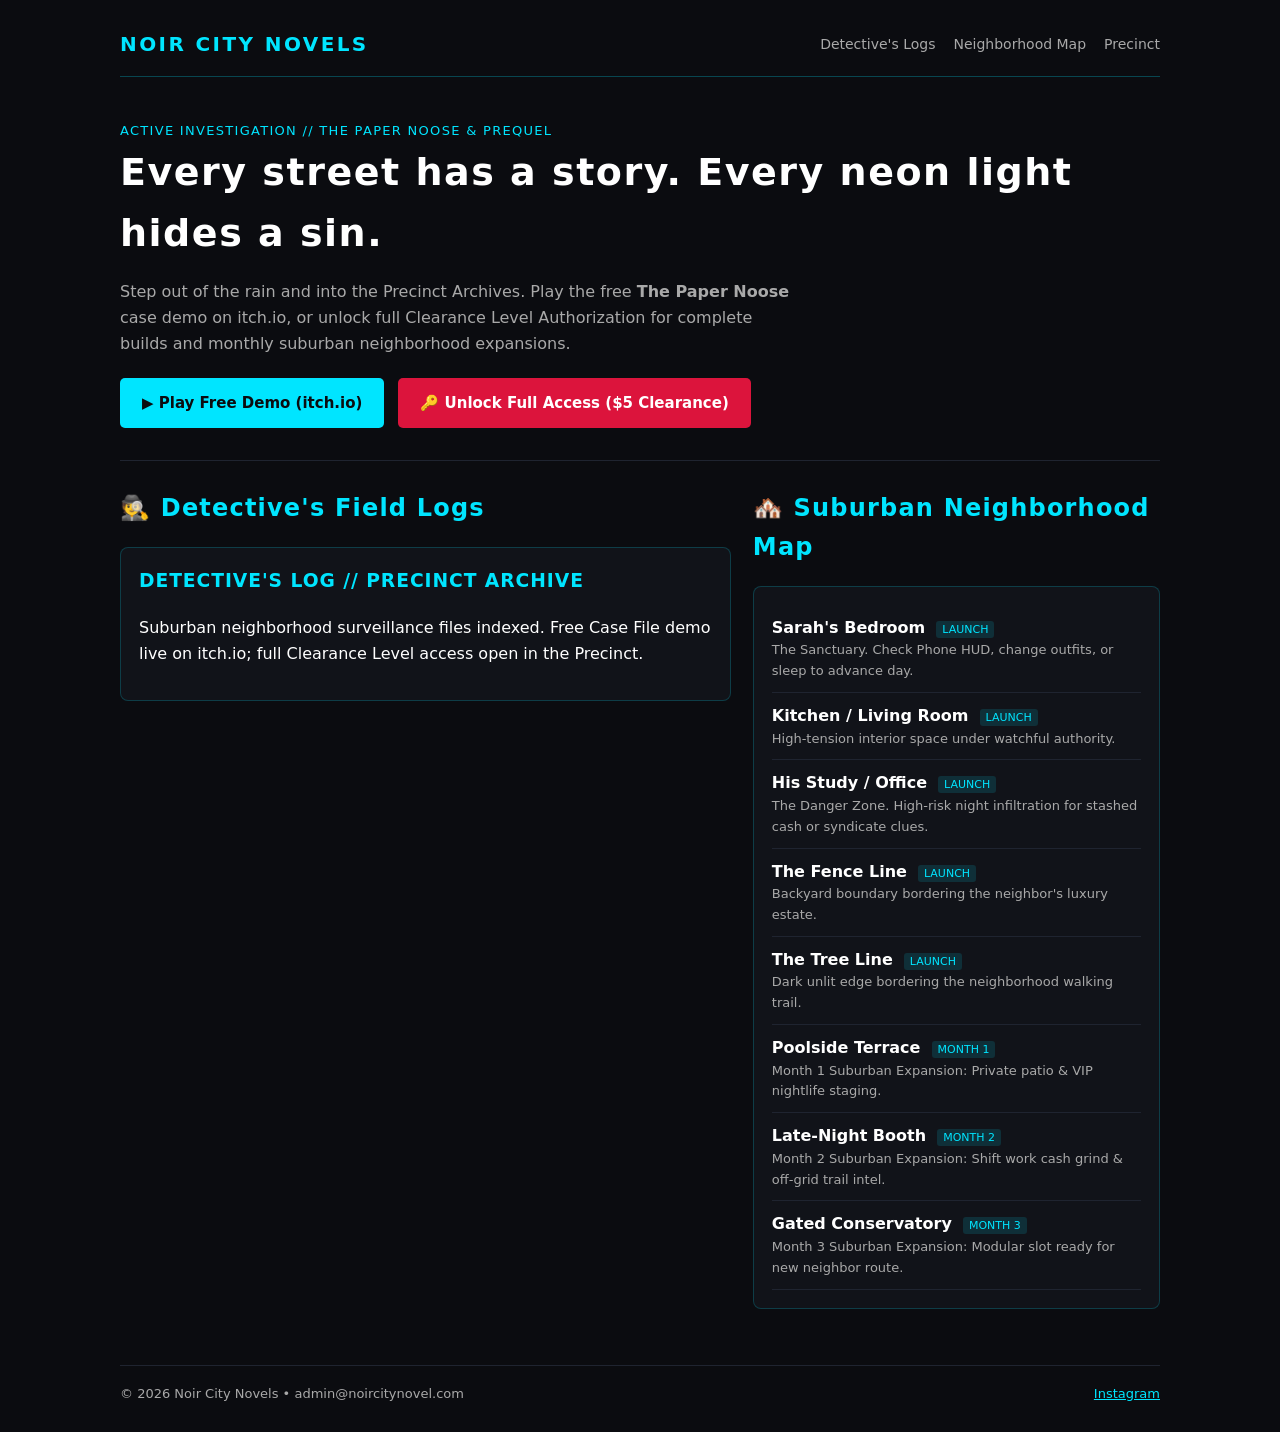
==== index.html @ 89394ab3 "initial Noir City Novels static site" ====
<!doctype html><html lang="en"><head><meta charset="utf-8"><meta name="viewport" content="width=device-width,initial-scale=1">
<title>Noir City Novels | Neon-Noir Interactive Fiction</title>
<style>
body{background:#0B0C10;color:#fff;font-family:Inter,system-ui,sans-serif;margin:0;line-height:1.6}
.wrap{max-width:1040px;margin:0 auto;padding:28px 20px}
header{display:flex;justify-content:space-between;align-items:center;border-bottom:1px solid #00E5FF44;padding-bottom:16px}
.brand{color:#00E5FF;font-weight:800;letter-spacing:.12em;font-size:20px}
nav a{color:#A9A9A9;text-decoration:none;margin-left:18px;font-size:14px}
nav a:hover{color:#00E5FF}
.hero{padding:44px 0 32px;border-bottom:1px solid #1f2430}
h1{font-size:38px;margin:0 0 12px;letter-spacing:.04em}
.cta-row{display:flex;gap:14px;flex-wrap:wrap;margin-top:22px}
.btn{padding:13px 22px;border-radius:5px;font-weight:700;text-decoration:none;font-size:15px;display:inline-block}
.btn-primary{background:#00E5FF;color:#0B0C10}
.btn-crimson{background:#DC143C;color:#fff}
.grid{display:grid;grid-template-columns:1.2fr .8fr;gap:22px;margin-top:28px}
.card{background:#111319;border:1px solid #00E5FF33;border-radius:8px;padding:18px;margin-bottom:16px}
h2,h3{color:#00E5FF;margin-top:0;letter-spacing:.05em}
pre{white-space:pre-wrap;font-family:inherit;color:#e2e8f0;margin:0}
.loc{padding:10px 0;border-bottom:1px solid #1f2430}
.tag{background:#00E5FF22;color:#00E5FF;font-size:11px;padding:2px 6px;border-radius:3px;margin-left:6px}
.muted{color:#A9A9A9;font-size:13px}
footer{margin-top:40px;padding-top:18px;border-top:1px solid #1f2430;color:#A9A9A9;font-size:13px;display:flex;justify-content:space-between}
@media(max-width:760px){.grid{grid-template-columns:1fr}}
</style></head><body><div class="wrap">
<header><div class="brand">NOIR CITY NOVELS</div><nav><a href="#logs">Detective's Logs</a><a href="#neighborhood">Neighborhood Map</a><a href="/precinct/">Precinct</a></nav></header>
<section class="hero">
  <div style="color:#00E5FF;font-size:13px;letter-spacing:.1em">ACTIVE INVESTIGATION // THE PAPER NOOSE &amp; PREQUEL</div>
  <h1>Every street has a story. Every neon light hides a sin.</h1>
  <p style="color:#A9A9A9;max-width:680px">Step out of the rain and into the Precinct Archives. Play the free <b>The Paper Noose</b> case demo on itch.io, or unlock full Clearance Level Authorization for complete builds and monthly suburban neighborhood expansions.</p>
  <div class="cta-row">
    <a class="btn btn-primary" href="https://itch.io" target="_blank" onclick="track('click_itch_demo')">▶ Play Free Demo (itch.io)</a>
    <a class="btn btn-crimson" href="https://patreon.com" target="_blank" onclick="track('click_patreon_clearance')">🔑 Unlock Full Access ($5 Clearance)</a>
  </div>
</section>
<div class="grid">
  <div id="logs"><h2>🕵️ Detective's Field Logs</h2><article class='card'><h3>DETECTIVE'S LOG // PRECINCT ARCHIVE</h3><p>Suburban neighborhood surveillance files indexed. Free Case File demo live on itch.io; full Clearance Level access open in the Precinct.</p></article></div>
  <div id="neighborhood"><h2>🏘️ Suburban Neighborhood Map</h2><div class="card"><div class='loc'><b>Sarah's Bedroom</b> <span class='tag'>LAUNCH</span><div class='muted'>The Sanctuary. Check Phone HUD, change outfits, or sleep to advance day.</div></div><div class='loc'><b>Kitchen / Living Room</b> <span class='tag'>LAUNCH</span><div class='muted'>High-tension interior space under watchful authority.</div></div><div class='loc'><b>His Study / Office</b> <span class='tag'>LAUNCH</span><div class='muted'>The Danger Zone. High-risk night infiltration for stashed cash or syndicate clues.</div></div><div class='loc'><b>The Fence Line</b> <span class='tag'>LAUNCH</span><div class='muted'>Backyard boundary bordering the neighbor's luxury estate.</div></div><div class='loc'><b>The Tree Line</b> <span class='tag'>LAUNCH</span><div class='muted'>Dark unlit edge bordering the neighborhood walking trail.</div></div><div class='loc'><b>Poolside Terrace</b> <span class='tag'>MONTH 1</span><div class='muted'>Month 1 Suburban Expansion: Private patio & VIP nightlife staging.</div></div><div class='loc'><b>Late-Night Booth</b> <span class='tag'>MONTH 2</span><div class='muted'>Month 2 Suburban Expansion: Shift work cash grind & off-grid trail intel.</div></div><div class='loc'><b>Gated Conservatory</b> <span class='tag'>MONTH 3</span><div class='muted'>Month 3 Suburban Expansion: Modular slot ready for new neighbor route.</div></div></div></div>
</div>
<footer><span>© 2026 Noir City Novels • admin@noircitynovel.com</span><span><a href="https://instagram.com" target="_blank" style="color:#00E5FF">Instagram</a></span></footer>
</div>
<script>
function track(ev){
  if(typeof gtag==='function') gtag('event',ev);
  try{navigator.sendBeacon('https://translator-scoring-retirement-parade.trycloudflare.com/api/ncn/telemetry',new Blob([JSON.stringify({game:'website',event:ev,meta:{}})],{type:'application/json'}));}catch(e){}
}
</script></body></html>
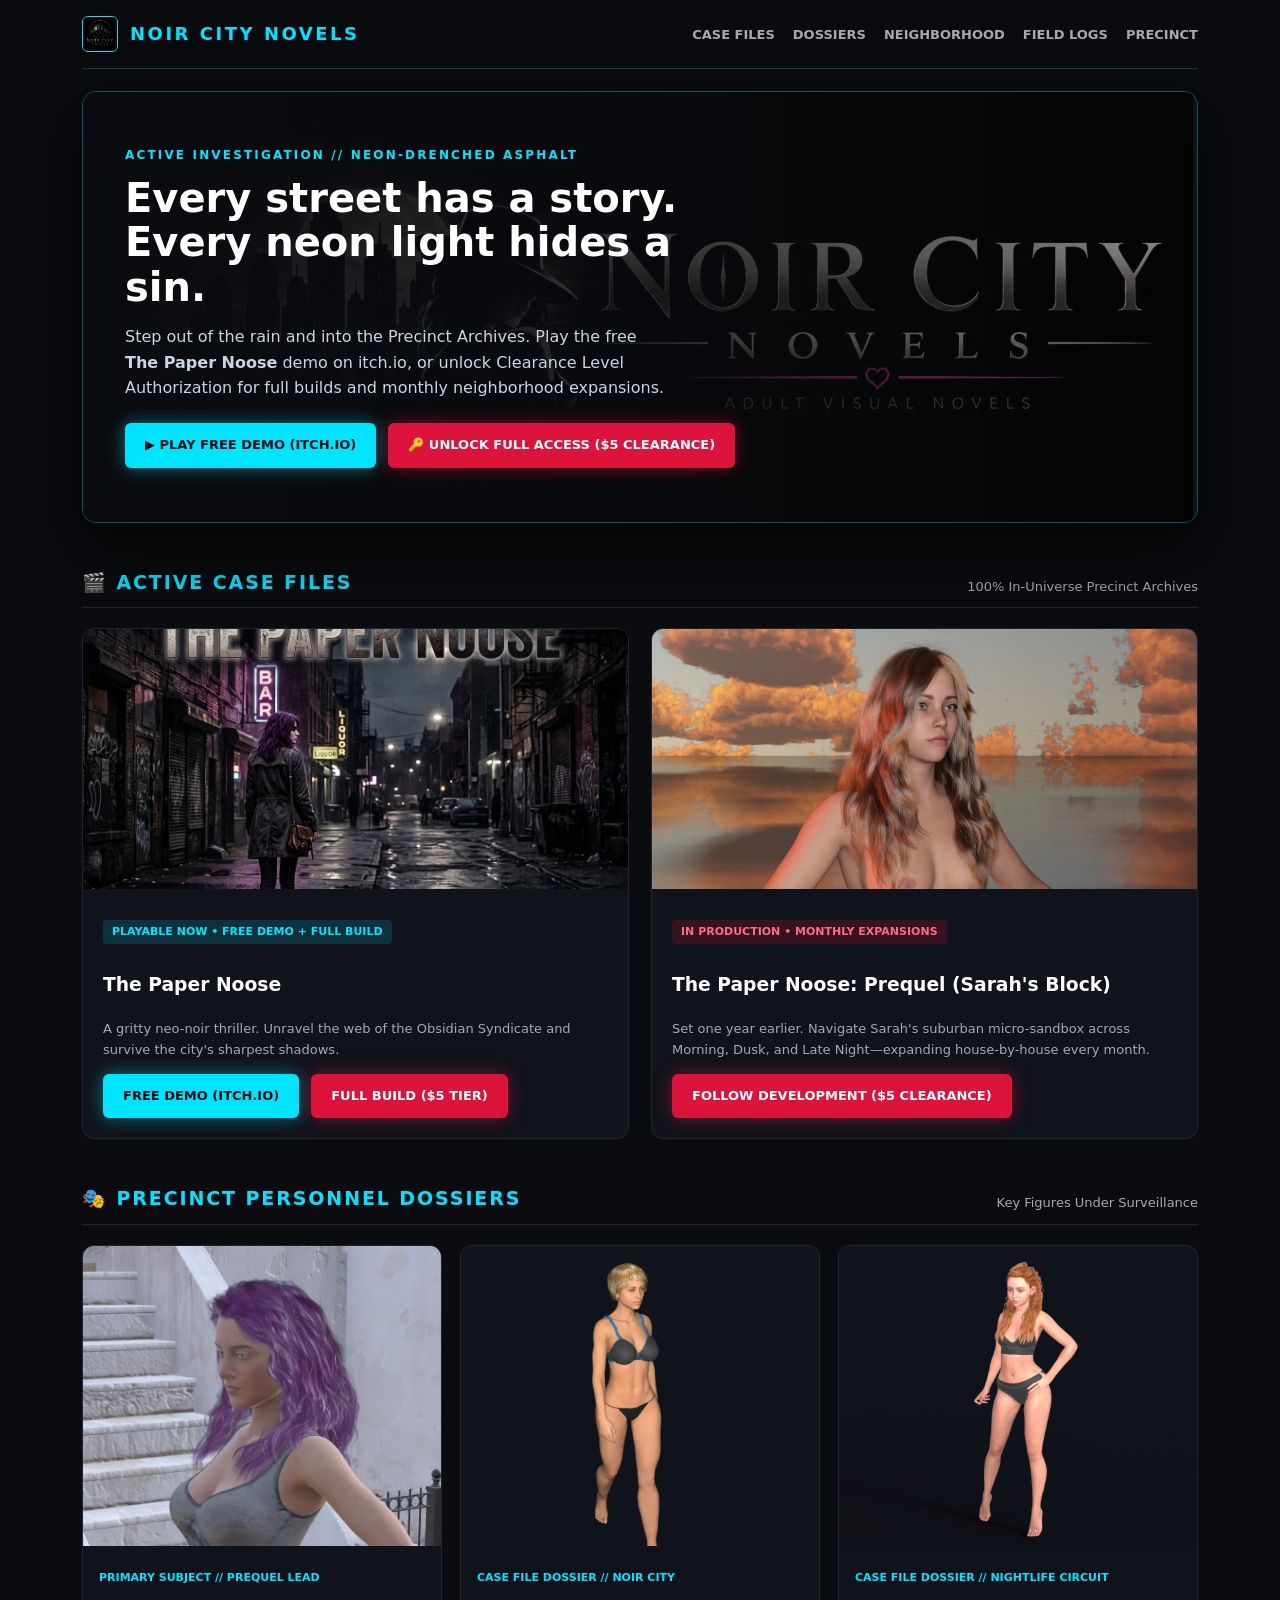
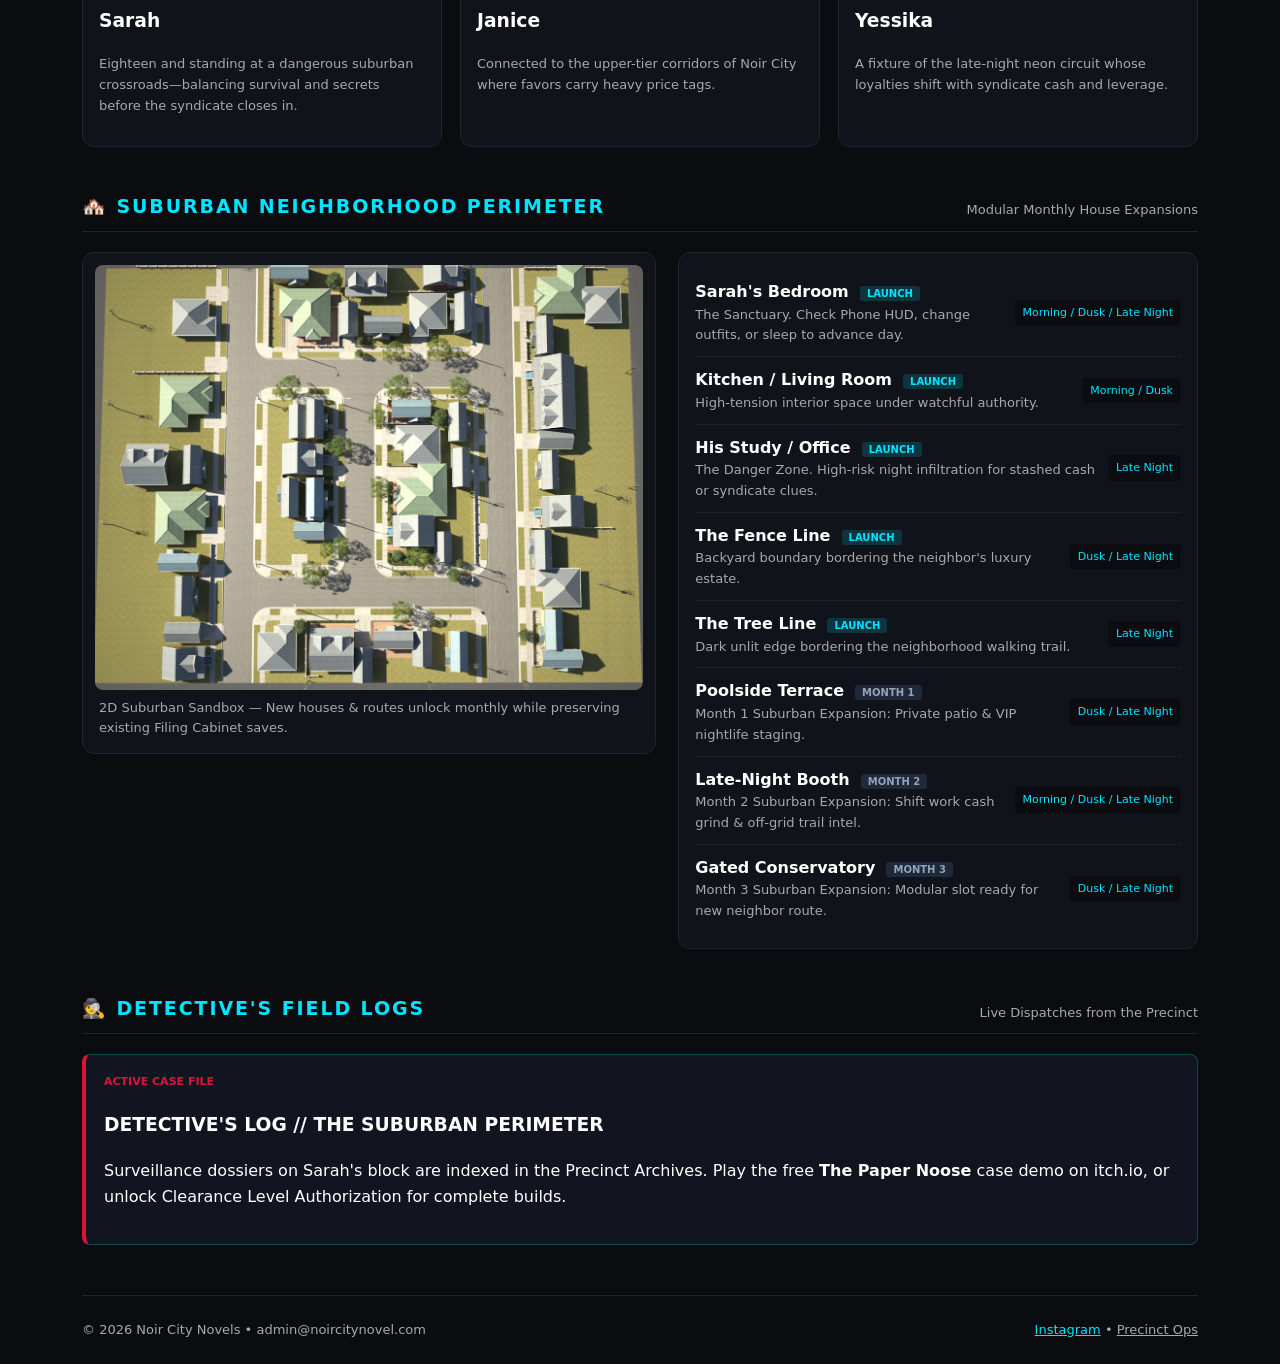
==== commit 849e9e9a: "deploy: Neon-Drenched Asphalt storefront" ====
--- a/index.html
+++ b/index.html
@@ -1,47 +1 @@
-<!doctype html><html lang="en"><head><meta charset="utf-8"><meta name="viewport" content="width=device-width,initial-scale=1">
-<title>Noir City Novels | Neon-Noir Interactive Fiction</title>
-<style>
-body{background:#0B0C10;color:#fff;font-family:Inter,system-ui,sans-serif;margin:0;line-height:1.6}
-.wrap{max-width:1040px;margin:0 auto;padding:28px 20px}
-header{display:flex;justify-content:space-between;align-items:center;border-bottom:1px solid #00E5FF44;padding-bottom:16px}
-.brand{color:#00E5FF;font-weight:800;letter-spacing:.12em;font-size:20px}
-nav a{color:#A9A9A9;text-decoration:none;margin-left:18px;font-size:14px}
-nav a:hover{color:#00E5FF}
-.hero{padding:44px 0 32px;border-bottom:1px solid #1f2430}
-h1{font-size:38px;margin:0 0 12px;letter-spacing:.04em}
-.cta-row{display:flex;gap:14px;flex-wrap:wrap;margin-top:22px}
-.btn{padding:13px 22px;border-radius:5px;font-weight:700;text-decoration:none;font-size:15px;display:inline-block}
-.btn-primary{background:#00E5FF;color:#0B0C10}
-.btn-crimson{background:#DC143C;color:#fff}
-.grid{display:grid;grid-template-columns:1.2fr .8fr;gap:22px;margin-top:28px}
-.card{background:#111319;border:1px solid #00E5FF33;border-radius:8px;padding:18px;margin-bottom:16px}
-h2,h3{color:#00E5FF;margin-top:0;letter-spacing:.05em}
-pre{white-space:pre-wrap;font-family:inherit;color:#e2e8f0;margin:0}
-.loc{padding:10px 0;border-bottom:1px solid #1f2430}
-.tag{background:#00E5FF22;color:#00E5FF;font-size:11px;padding:2px 6px;border-radius:3px;margin-left:6px}
-.muted{color:#A9A9A9;font-size:13px}
-footer{margin-top:40px;padding-top:18px;border-top:1px solid #1f2430;color:#A9A9A9;font-size:13px;display:flex;justify-content:space-between}
-@media(max-width:760px){.grid{grid-template-columns:1fr}}
-</style></head><body><div class="wrap">
-<header><div class="brand">NOIR CITY NOVELS</div><nav><a href="#logs">Detective's Logs</a><a href="#neighborhood">Neighborhood Map</a><a href="/precinct/">Precinct</a></nav></header>
-<section class="hero">
-  <div style="color:#00E5FF;font-size:13px;letter-spacing:.1em">ACTIVE INVESTIGATION // THE PAPER NOOSE &amp; PREQUEL</div>
-  <h1>Every street has a story. Every neon light hides a sin.</h1>
-  <p style="color:#A9A9A9;max-width:680px">Step out of the rain and into the Precinct Archives. Play the free <b>The Paper Noose</b> case demo on itch.io, or unlock full Clearance Level Authorization for complete builds and monthly suburban neighborhood expansions.</p>
-  <div class="cta-row">
-    <a class="btn btn-primary" href="https://itch.io" target="_blank" onclick="track('click_itch_demo')">▶ Play Free Demo (itch.io)</a>
-    <a class="btn btn-crimson" href="https://patreon.com" target="_blank" onclick="track('click_patreon_clearance')">🔑 Unlock Full Access ($5 Clearance)</a>
-  </div>
-</section>
-<div class="grid">
-  <div id="logs"><h2>🕵️ Detective's Field Logs</h2><article class='card'><h3>DETECTIVE'S LOG // PRECINCT ARCHIVE</h3><p>Suburban neighborhood surveillance files indexed. Free Case File demo live on itch.io; full Clearance Level access open in the Precinct.</p></article></div>
-  <div id="neighborhood"><h2>🏘️ Suburban Neighborhood Map</h2><div class="card"><div class='loc'><b>Sarah's Bedroom</b> <span class='tag'>LAUNCH</span><div class='muted'>The Sanctuary. Check Phone HUD, change outfits, or sleep to advance day.</div></div><div class='loc'><b>Kitchen / Living Room</b> <span class='tag'>LAUNCH</span><div class='muted'>High-tension interior space under watchful authority.</div></div><div class='loc'><b>His Study / Office</b> <span class='tag'>LAUNCH</span><div class='muted'>The Danger Zone. High-risk night infiltration for stashed cash or syndicate clues.</div></div><div class='loc'><b>The Fence Line</b> <span class='tag'>LAUNCH</span><div class='muted'>Backyard boundary bordering the neighbor's luxury estate.</div></div><div class='loc'><b>The Tree Line</b> <span class='tag'>LAUNCH</span><div class='muted'>Dark unlit edge bordering the neighborhood walking trail.</div></div><div class='loc'><b>Poolside Terrace</b> <span class='tag'>MONTH 1</span><div class='muted'>Month 1 Suburban Expansion: Private patio & VIP nightlife staging.</div></div><div class='loc'><b>Late-Night Booth</b> <span class='tag'>MONTH 2</span><div class='muted'>Month 2 Suburban Expansion: Shift work cash grind & off-grid trail intel.</div></div><div class='loc'><b>Gated Conservatory</b> <span class='tag'>MONTH 3</span><div class='muted'>Month 3 Suburban Expansion: Modular slot ready for new neighbor route.</div></div></div></div>
-</div>
-<footer><span>© 2026 Noir City Novels • admin@noircitynovel.com</span><span><a href="https://instagram.com" target="_blank" style="color:#00E5FF">Instagram</a></span></footer>
-</div>
-<script>
-function track(ev){
-  if(typeof gtag==='function') gtag('event',ev);
-  try{navigator.sendBeacon('https://translator-scoring-retirement-parade.trycloudflare.com/api/ncn/telemetry',new Blob([JSON.stringify({game:'website',event:ev,meta:{}})],{type:'application/json'}));}catch(e){}
-}
-</script></body></html>+<!doctype html><html lang="en"><head><meta charset="utf-8"><meta name="viewport" content="width=device-width,initial-scale=1"><title>Noir City Novels | Neon-Noir Interactive Fiction</title><link rel="icon" href="/assets/logo-icon.webp" type="image/webp"><link rel="stylesheet" href="/assets/noir.css"></head><body><div class="wrap"><header><a class="brand" href="#"><img src="/assets/logo-icon.webp"><span>NOIR CITY NOVELS</span></a><nav><a href="#cases">Case Files</a><a href="#roster">Dossiers</a><a href="#neighborhood">Neighborhood</a><a href="#logs">Field Logs</a><a href="/precinct/">Precinct</a></nav></header><section class="hero"><img class="hero-bg" src="/assets/hero-banner.webp"><div class="hero-overlay"><div class="kicker">ACTIVE INVESTIGATION // NEON-DRENCHED ASPHALT</div><h1>Every street has a story. Every neon light hides a sin.</h1><p>Step out of the rain and into the Precinct Archives. Play the free <b>The Paper Noose</b> demo on itch.io, or unlock Clearance Level Authorization for full builds and monthly neighborhood expansions.</p><div class="cta-row"><a class="btn btn-cyan" href="https://itch.io" target="_blank" onclick="track('click_itch_demo')">▶ Play Free Demo (itch.io)</a><a class="btn btn-crimson" href="https://patreon.com" target="_blank" onclick="track('click_patreon_clearance')">🔑 Unlock Full Access ($5 Clearance)</a></div></div></section><section class="section" id="cases"><div class="sec-head"><h2>🎬 Active Case Files</h2><span class="muted">100% In-Universe Precinct Archives</span></div><div class="showcase"><div class="game-card"><img src="/assets/paper-noose-cover.webp"><div class="game-body"><div><span class="pill pill-live">Playable Now • Free Demo + Full Build</span><h3>The Paper Noose</h3><p class="muted">A gritty neo-noir thriller. Unravel the web of the Obsidian Syndicate and survive the city's sharpest shadows.</p></div><div class="cta-row"><a class="btn btn-cyan" href="https://itch.io" target="_blank" onclick="track('click_itch_demo')">Free Demo (itch.io)</a><a class="btn btn-crimson" href="https://patreon.com" target="_blank" onclick="track('click_patreon_clearance')">Full Build ($5 Tier)</a></div></div></div><div class="game-card"><img src="/assets/promo-render.webp"><div class="game-body"><div><span class="pill pill-prequel">In Production • Monthly Expansions</span><h3>The Paper Noose: Prequel (Sarah's Block)</h3><p class="muted">Set one year earlier. Navigate Sarah's suburban micro-sandbox across Morning, Dusk, and Late Night—expanding house-by-house every month.</p></div><div class="cta-row"><a class="btn btn-crimson" href="https://patreon.com" target="_blank" onclick="track('click_patreon_clearance')">Follow Development ($5 Clearance)</a></div></div></div></div></section><section class="section" id="roster"><div class="sec-head"><h2>🎭 Precinct Personnel Dossiers</h2><span class="muted">Key Figures Under Surveillance</span></div><div class="roster"><div class="char-card"><img src="/assets/sarah-portrait.webp"><div class="char-info"><div class="char-role">Primary Subject // Prequel Lead</div><h3>Sarah</h3><p class="muted">Eighteen and standing at a dangerous suburban crossroads—balancing survival and secrets before the syndicate closes in.</p></div></div><div class="char-card"><img src="/assets/janice.webp"><div class="char-info"><div class="char-role">Case File Dossier // Noir City</div><h3>Janice</h3><p class="muted">Connected to the upper-tier corridors of Noir City where favors carry heavy price tags.</p></div></div><div class="char-card"><img src="/assets/yessika.webp"><div class="char-info"><div class="char-role">Case File Dossier // Nightlife Circuit</div><h3>Yessika</h3><p class="muted">A fixture of the late-night neon circuit whose loyalties shift with syndicate cash and leverage.</p></div></div></div></section><section class="section" id="neighborhood"><div class="sec-head"><h2>🏘️ Suburban Neighborhood Perimeter</h2><span class="muted">Modular Monthly House Expansions</span></div><div class="map-grid"><div class="map-frame"><img src="/assets/neighborhood-map.png"><div class="muted" style="padding:8px 4px 2px">2D Suburban Sandbox — New houses &amp; routes unlock monthly while preserving existing Filing Cabinet saves.</div></div><div class="loc-list"><div class='loc-row'><div><b>Sarah's Bedroom</b> <span class='tag tag-live'>LAUNCH</span><div class='muted'>The Sanctuary. Check Phone HUD, change outfits, or sleep to advance day.</div></div><div class='slot-pill'>Morning / Dusk / Late Night</div></div><div class='loc-row'><div><b>Kitchen / Living Room</b> <span class='tag tag-live'>LAUNCH</span><div class='muted'>High-tension interior space under watchful authority.</div></div><div class='slot-pill'>Morning / Dusk</div></div><div class='loc-row'><div><b>His Study / Office</b> <span class='tag tag-live'>LAUNCH</span><div class='muted'>The Danger Zone. High-risk night infiltration for stashed cash or syndicate clues.</div></div><div class='slot-pill'>Late Night</div></div><div class='loc-row'><div><b>The Fence Line</b> <span class='tag tag-live'>LAUNCH</span><div class='muted'>Backyard boundary bordering the neighbor's luxury estate.</div></div><div class='slot-pill'>Dusk / Late Night</div></div><div class='loc-row'><div><b>The Tree Line</b> <span class='tag tag-live'>LAUNCH</span><div class='muted'>Dark unlit edge bordering the neighborhood walking trail.</div></div><div class='slot-pill'>Late Night</div></div><div class='loc-row'><div><b>Poolside Terrace</b> <span class='tag '>MONTH 1</span><div class='muted'>Month 1 Suburban Expansion: Private patio & VIP nightlife staging.</div></div><div class='slot-pill'>Dusk / Late Night</div></div><div class='loc-row'><div><b>Late-Night Booth</b> <span class='tag '>MONTH 2</span><div class='muted'>Month 2 Suburban Expansion: Shift work cash grind & off-grid trail intel.</div></div><div class='slot-pill'>Morning / Dusk / Late Night</div></div><div class='loc-row'><div><b>Gated Conservatory</b> <span class='tag '>MONTH 3</span><div class='muted'>Month 3 Suburban Expansion: Modular slot ready for new neighbor route.</div></div><div class='slot-pill'>Dusk / Late Night</div></div></div></div></section><section class="section" id="logs"><div class="sec-head"><h2>🕵️ Detective's Field Logs</h2><span class="muted">Live Dispatches from the Precinct</span></div><article class='log-card'><div class='log-badge'>ACTIVE CASE FILE</div><h3>DETECTIVE'S LOG // THE SUBURBAN PERIMETER</h3><p>Surveillance dossiers on Sarah's block are indexed in the Precinct Archives. Play the free <b>The Paper Noose</b> case demo on itch.io, or unlock Clearance Level Authorization for complete builds.</p></article></section><footer><span>© 2026 Noir City Novels • admin@noircitynovel.com</span><span><a href="https://instagram.com" target="_blank" style="color:var(--cyan)">Instagram</a> • <a href="/precinct/" style="color:var(--muted)">Precinct Ops</a></span></footer></div><script>function track(e){if(typeof gtag==="function")gtag("event",e);try{navigator.sendBeacon("https://translator-scoring-retirement-parade.trycloudflare.com/api/ncn/telemetry",new Blob([JSON.stringify({game:"website",event:e,meta:{}})],{type:"application/json"}));}catch(x){}}</script></body></html>
--- a/assets/noir.css
+++ b/assets/noir.css
@@ -0,0 +1,22 @@
+:root{--bg:#0B0C10;--panel:#11131A;--cyan:#00E5FF;--crimson:#DC143C;--muted:#A9A9A9}
+*{box-sizing:border-box}body{background:var(--bg);color:#fff;font-family:Inter,system-ui,sans-serif;margin:0;line-height:1.6}
+.wrap{max-width:1160px;margin:0 auto;padding:0 22px}header{display:flex;justify-content:space-between;align-items:center;padding:16px 0;border-bottom:1px solid rgba(0,229,255,.25);position:sticky;top:0;background:rgba(11,12,16,.92);z-index:20}
+.brand{display:flex;align-items:center;gap:12px;color:var(--cyan);font-weight:900;letter-spacing:.14em;font-size:18px;text-decoration:none}.brand img{width:36px;height:36px;border-radius:6px;border:1px solid var(--cyan)}
+nav a{color:var(--muted);text-decoration:none;margin-left:18px;font-size:13px;font-weight:700;text-transform:uppercase}nav a:hover{color:var(--cyan)}
+.hero{position:relative;margin-top:22px;border-radius:14px;overflow:hidden;border:1px solid rgba(0,229,255,.35);box-shadow:0 24px 60px rgba(0,0,0,.85)}
+.hero-bg{width:100%;height:430px;object-fit:cover;display:block;filter:brightness(.72)}.hero-overlay{position:absolute;inset:0;background:linear-gradient(90deg,rgba(11,12,16,.96) 0%,rgba(11,12,16,.76) 52%,rgba(11,12,16,.25) 100%);display:flex;flex-direction:column;justify-content:center;padding:42px}
+.kicker{color:var(--cyan);font-size:12px;font-weight:800;letter-spacing:.18em;margin-bottom:10px}h1{font-size:40px;line-height:1.12;margin:0 0 14px;max-width:620px}.hero p{color:#cbd5e1;max-width:540px;margin:0 0 22px}
+.cta-row{display:flex;gap:12px;flex-wrap:wrap}.btn{padding:12px 20px;border-radius:6px;font-weight:800;text-decoration:none;font-size:13px;text-transform:uppercase;display:inline-block}
+.btn-cyan{background:var(--cyan);color:#0B0C10;box-shadow:0 0 18px rgba(0,229,255,.45)}.btn-crimson{background:var(--crimson);color:#fff;box-shadow:0 0 18px rgba(220,20,60,.45)}
+.section{margin-top:44px}.sec-head{display:flex;justify-content:space-between;align-items:flex-end;border-bottom:1px solid #1e2433;padding-bottom:10px;margin-bottom:20px}.sec-head h2{color:var(--cyan);margin:0;font-size:19px;letter-spacing:.1em;text-transform:uppercase}
+.showcase{display:grid;grid-template-columns:1fr 1fr;gap:22px}.game-card,.char-card,.map-frame,.loc-list{background:var(--panel);border:1px solid #1e2433;border-radius:12px;overflow:hidden}
+.game-card img{width:100%;height:260px;object-fit:cover}.game-body{padding:20px}.pill{display:inline-block;font-size:11px;font-weight:800;padding:3px 9px;border-radius:4px;margin-bottom:8px;text-transform:uppercase}
+.pill-live{background:rgba(0,229,255,.15);color:var(--cyan)}.pill-prequel{background:rgba(220,20,60,.18);color:#ff6b81}
+.roster{display:grid;grid-template-columns:repeat(3,1fr);gap:18px}.char-card img{width:100%;height:300px;object-fit:cover;object-position:top center}.char-info{padding:16px}.char-role{color:var(--cyan);font-size:11px;font-weight:700;text-transform:uppercase;margin-bottom:6px}
+.map-grid{display:grid;grid-template-columns:1.05fr .95fr;gap:22px;align-items:start}.map-frame{padding:12px}.map-frame img{width:100%;border-radius:8px;display:block}.loc-list{padding:16px}
+.loc-row{display:flex;justify-content:space-between;align-items:center;gap:12px;padding:10px 0;border-bottom:1px solid #1a202c}.loc-row:last-child{border-bottom:none}
+.tag{font-size:10px;font-weight:800;padding:2px 7px;border-radius:3px;background:#1e293b;color:#94a3b8;margin-left:6px}.tag-live{background:rgba(0,229,255,.16);color:var(--cyan)}
+.slot-pill{font-size:11px;color:var(--cyan);white-space:nowrap;background:#0B0C10;padding:4px 8px;border-radius:4px}.log-card{background:#12151f;border:1px solid rgba(0,229,255,.25);border-left:4px solid var(--crimson);border-radius:8px;padding:18px;margin-bottom:14px}
+.log-badge{color:var(--crimson);font-size:11px;font-weight:800;margin-bottom:6px}pre{white-space:pre-wrap;font-family:inherit;color:#cbd5e1;margin:0;font-size:14px}.muted{color:var(--muted);font-size:13px}
+footer{margin-top:50px;padding:24px 0;border-top:1px solid #1e2433;color:var(--muted);font-size:13px;display:flex;justify-content:space-between}
+@media(max-width:860px){.showcase,.map-grid,.roster{grid-template-columns:1fr}.hero-overlay{padding:24px}h1{font-size:28px}}
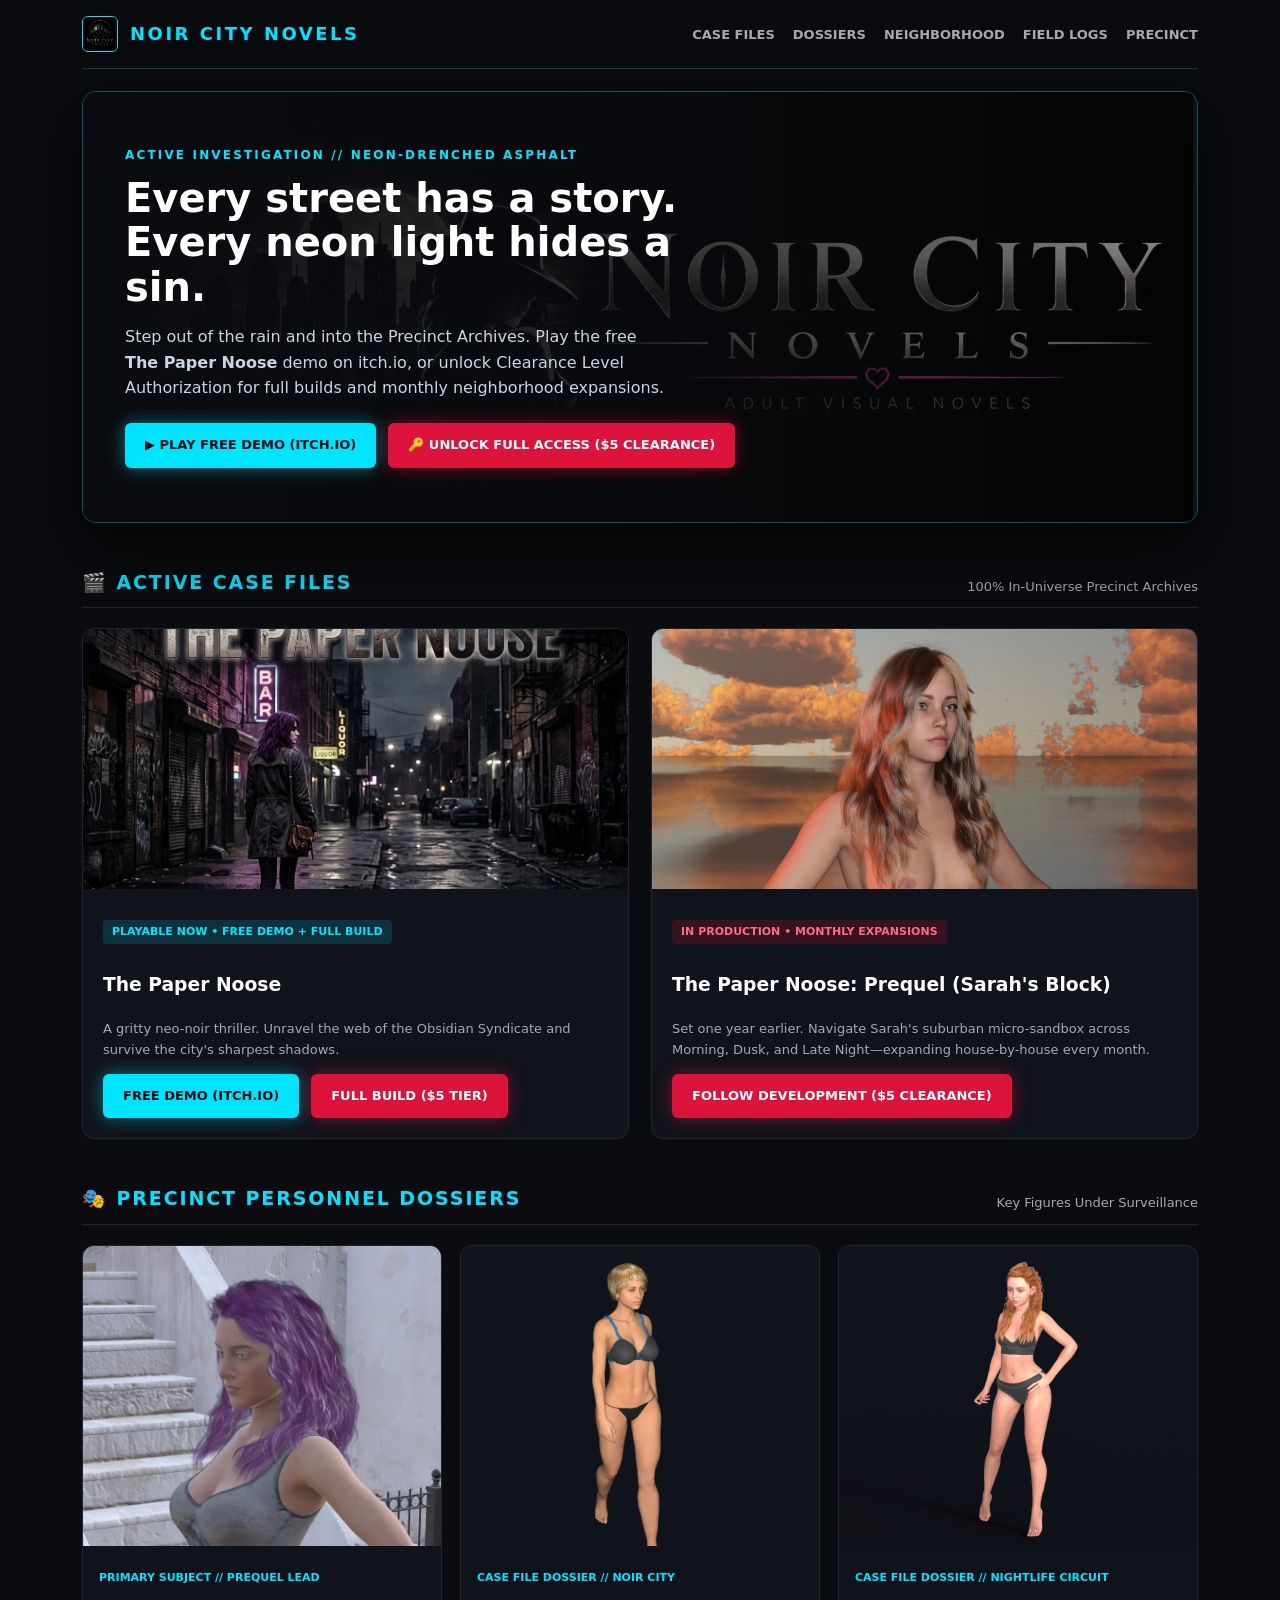
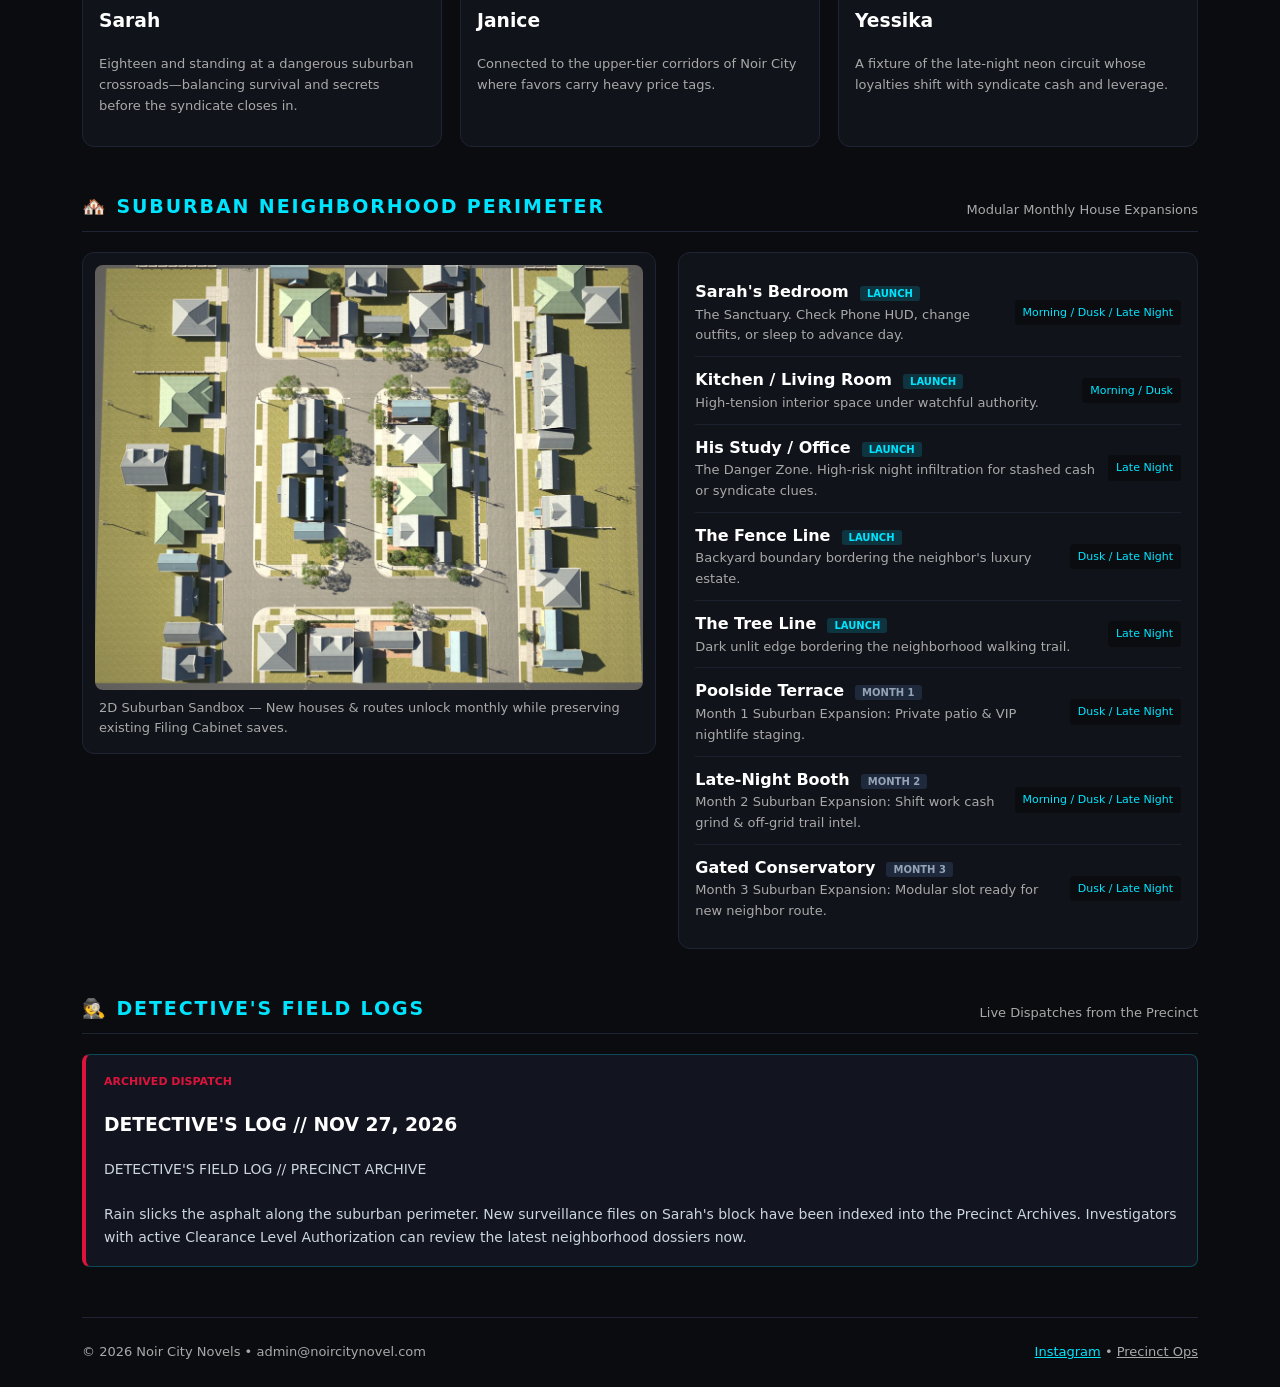
==== commit c1e5c7b1: "deploy: Neon-Drenched Asphalt storefront" ====
--- a/index.html
+++ b/index.html
@@ -1 +1,3 @@
-<!doctype html><html lang="en"><head><meta charset="utf-8"><meta name="viewport" content="width=device-width,initial-scale=1"><title>Noir City Novels | Neon-Noir Interactive Fiction</title><link rel="icon" href="/assets/logo-icon.webp" type="image/webp"><link rel="stylesheet" href="/assets/noir.css"></head><body><div class="wrap"><header><a class="brand" href="#"><img src="/assets/logo-icon.webp"><span>NOIR CITY NOVELS</span></a><nav><a href="#cases">Case Files</a><a href="#roster">Dossiers</a><a href="#neighborhood">Neighborhood</a><a href="#logs">Field Logs</a><a href="/precinct/">Precinct</a></nav></header><section class="hero"><img class="hero-bg" src="/assets/hero-banner.webp"><div class="hero-overlay"><div class="kicker">ACTIVE INVESTIGATION // NEON-DRENCHED ASPHALT</div><h1>Every street has a story. Every neon light hides a sin.</h1><p>Step out of the rain and into the Precinct Archives. Play the free <b>The Paper Noose</b> demo on itch.io, or unlock Clearance Level Authorization for full builds and monthly neighborhood expansions.</p><div class="cta-row"><a class="btn btn-cyan" href="https://itch.io" target="_blank" onclick="track('click_itch_demo')">▶ Play Free Demo (itch.io)</a><a class="btn btn-crimson" href="https://patreon.com" target="_blank" onclick="track('click_patreon_clearance')">🔑 Unlock Full Access ($5 Clearance)</a></div></div></section><section class="section" id="cases"><div class="sec-head"><h2>🎬 Active Case Files</h2><span class="muted">100% In-Universe Precinct Archives</span></div><div class="showcase"><div class="game-card"><img src="/assets/paper-noose-cover.webp"><div class="game-body"><div><span class="pill pill-live">Playable Now • Free Demo + Full Build</span><h3>The Paper Noose</h3><p class="muted">A gritty neo-noir thriller. Unravel the web of the Obsidian Syndicate and survive the city's sharpest shadows.</p></div><div class="cta-row"><a class="btn btn-cyan" href="https://itch.io" target="_blank" onclick="track('click_itch_demo')">Free Demo (itch.io)</a><a class="btn btn-crimson" href="https://patreon.com" target="_blank" onclick="track('click_patreon_clearance')">Full Build ($5 Tier)</a></div></div></div><div class="game-card"><img src="/assets/promo-render.webp"><div class="game-body"><div><span class="pill pill-prequel">In Production • Monthly Expansions</span><h3>The Paper Noose: Prequel (Sarah's Block)</h3><p class="muted">Set one year earlier. Navigate Sarah's suburban micro-sandbox across Morning, Dusk, and Late Night—expanding house-by-house every month.</p></div><div class="cta-row"><a class="btn btn-crimson" href="https://patreon.com" target="_blank" onclick="track('click_patreon_clearance')">Follow Development ($5 Clearance)</a></div></div></div></div></section><section class="section" id="roster"><div class="sec-head"><h2>🎭 Precinct Personnel Dossiers</h2><span class="muted">Key Figures Under Surveillance</span></div><div class="roster"><div class="char-card"><img src="/assets/sarah-portrait.webp"><div class="char-info"><div class="char-role">Primary Subject // Prequel Lead</div><h3>Sarah</h3><p class="muted">Eighteen and standing at a dangerous suburban crossroads—balancing survival and secrets before the syndicate closes in.</p></div></div><div class="char-card"><img src="/assets/janice.webp"><div class="char-info"><div class="char-role">Case File Dossier // Noir City</div><h3>Janice</h3><p class="muted">Connected to the upper-tier corridors of Noir City where favors carry heavy price tags.</p></div></div><div class="char-card"><img src="/assets/yessika.webp"><div class="char-info"><div class="char-role">Case File Dossier // Nightlife Circuit</div><h3>Yessika</h3><p class="muted">A fixture of the late-night neon circuit whose loyalties shift with syndicate cash and leverage.</p></div></div></div></section><section class="section" id="neighborhood"><div class="sec-head"><h2>🏘️ Suburban Neighborhood Perimeter</h2><span class="muted">Modular Monthly House Expansions</span></div><div class="map-grid"><div class="map-frame"><img src="/assets/neighborhood-map.png"><div class="muted" style="padding:8px 4px 2px">2D Suburban Sandbox — New houses &amp; routes unlock monthly while preserving existing Filing Cabinet saves.</div></div><div class="loc-list"><div class='loc-row'><div><b>Sarah's Bedroom</b> <span class='tag tag-live'>LAUNCH</span><div class='muted'>The Sanctuary. Check Phone HUD, change outfits, or sleep to advance day.</div></div><div class='slot-pill'>Morning / Dusk / Late Night</div></div><div class='loc-row'><div><b>Kitchen / Living Room</b> <span class='tag tag-live'>LAUNCH</span><div class='muted'>High-tension interior space under watchful authority.</div></div><div class='slot-pill'>Morning / Dusk</div></div><div class='loc-row'><div><b>His Study / Office</b> <span class='tag tag-live'>LAUNCH</span><div class='muted'>The Danger Zone. High-risk night infiltration for stashed cash or syndicate clues.</div></div><div class='slot-pill'>Late Night</div></div><div class='loc-row'><div><b>The Fence Line</b> <span class='tag tag-live'>LAUNCH</span><div class='muted'>Backyard boundary bordering the neighbor's luxury estate.</div></div><div class='slot-pill'>Dusk / Late Night</div></div><div class='loc-row'><div><b>The Tree Line</b> <span class='tag tag-live'>LAUNCH</span><div class='muted'>Dark unlit edge bordering the neighborhood walking trail.</div></div><div class='slot-pill'>Late Night</div></div><div class='loc-row'><div><b>Poolside Terrace</b> <span class='tag '>MONTH 1</span><div class='muted'>Month 1 Suburban Expansion: Private patio & VIP nightlife staging.</div></div><div class='slot-pill'>Dusk / Late Night</div></div><div class='loc-row'><div><b>Late-Night Booth</b> <span class='tag '>MONTH 2</span><div class='muted'>Month 2 Suburban Expansion: Shift work cash grind & off-grid trail intel.</div></div><div class='slot-pill'>Morning / Dusk / Late Night</div></div><div class='loc-row'><div><b>Gated Conservatory</b> <span class='tag '>MONTH 3</span><div class='muted'>Month 3 Suburban Expansion: Modular slot ready for new neighbor route.</div></div><div class='slot-pill'>Dusk / Late Night</div></div></div></div></section><section class="section" id="logs"><div class="sec-head"><h2>🕵️ Detective's Field Logs</h2><span class="muted">Live Dispatches from the Precinct</span></div><article class='log-card'><div class='log-badge'>ACTIVE CASE FILE</div><h3>DETECTIVE'S LOG // THE SUBURBAN PERIMETER</h3><p>Surveillance dossiers on Sarah's block are indexed in the Precinct Archives. Play the free <b>The Paper Noose</b> case demo on itch.io, or unlock Clearance Level Authorization for complete builds.</p></article></section><footer><span>© 2026 Noir City Novels • admin@noircitynovel.com</span><span><a href="https://instagram.com" target="_blank" style="color:var(--cyan)">Instagram</a> • <a href="/precinct/" style="color:var(--muted)">Precinct Ops</a></span></footer></div><script>function track(e){if(typeof gtag==="function")gtag("event",e);try{navigator.sendBeacon("https://translator-scoring-retirement-parade.trycloudflare.com/api/ncn/telemetry",new Blob([JSON.stringify({game:"website",event:e,meta:{}})],{type:"application/json"}));}catch(x){}}</script></body></html>+<!doctype html><html lang="en"><head><meta charset="utf-8"><meta name="viewport" content="width=device-width,initial-scale=1"><title>Noir City Novels | Neon-Noir Interactive Fiction</title><link rel="icon" href="/assets/logo-icon.webp" type="image/webp"><link rel="stylesheet" href="/assets/noir.css"></head><body><div class="wrap"><header><a class="brand" href="#"><img src="/assets/logo-icon.webp"><span>NOIR CITY NOVELS</span></a><nav><a href="#cases">Case Files</a><a href="#roster">Dossiers</a><a href="#neighborhood">Neighborhood</a><a href="#logs">Field Logs</a><a href="/precinct/">Precinct</a></nav></header><section class="hero"><img class="hero-bg" src="/assets/hero-banner.webp"><div class="hero-overlay"><div class="kicker">ACTIVE INVESTIGATION // NEON-DRENCHED ASPHALT</div><h1>Every street has a story. Every neon light hides a sin.</h1><p>Step out of the rain and into the Precinct Archives. Play the free <b>The Paper Noose</b> demo on itch.io, or unlock Clearance Level Authorization for full builds and monthly neighborhood expansions.</p><div class="cta-row"><a class="btn btn-cyan" href="https://noircitynovels.itch.io/" target="_blank" onclick="track('click_itch_demo')">▶ Play Free Demo (itch.io)</a><a class="btn btn-crimson" href="https://www.patreon.com/cw/NoirCityNovels" target="_blank" onclick="track('click_patreon_clearance')">🔑 Unlock Full Access ($5 Clearance)</a></div></div></section><section class="section" id="cases"><div class="sec-head"><h2>🎬 Active Case Files</h2><span class="muted">100% In-Universe Precinct Archives</span></div><div class="showcase"><div class="game-card"><img src="/assets/paper-noose-cover.webp"><div class="game-body"><div><span class="pill pill-live">Playable Now • Free Demo + Full Build</span><h3>The Paper Noose</h3><p class="muted">A gritty neo-noir thriller. Unravel the web of the Obsidian Syndicate and survive the city's sharpest shadows.</p></div><div class="cta-row"><a class="btn btn-cyan" href="https://noircitynovels.itch.io/" target="_blank" onclick="track('click_itch_demo')">Free Demo (itch.io)</a><a class="btn btn-crimson" href="https://www.patreon.com/cw/NoirCityNovels" target="_blank" onclick="track('click_patreon_clearance')">Full Build ($5 Tier)</a></div></div></div><div class="game-card"><img src="/assets/promo-render.webp"><div class="game-body"><div><span class="pill pill-prequel">In Production • Monthly Expansions</span><h3>The Paper Noose: Prequel (Sarah's Block)</h3><p class="muted">Set one year earlier. Navigate Sarah's suburban micro-sandbox across Morning, Dusk, and Late Night—expanding house-by-house every month.</p></div><div class="cta-row"><a class="btn btn-crimson" href="https://www.patreon.com/cw/NoirCityNovels" target="_blank" onclick="track('click_patreon_clearance')">Follow Development ($5 Clearance)</a></div></div></div></div></section><section class="section" id="roster"><div class="sec-head"><h2>🎭 Precinct Personnel Dossiers</h2><span class="muted">Key Figures Under Surveillance</span></div><div class="roster"><div class="char-card"><img src="/assets/sarah-portrait.webp"><div class="char-info"><div class="char-role">Primary Subject // Prequel Lead</div><h3>Sarah</h3><p class="muted">Eighteen and standing at a dangerous suburban crossroads—balancing survival and secrets before the syndicate closes in.</p></div></div><div class="char-card"><img src="/assets/janice.webp"><div class="char-info"><div class="char-role">Case File Dossier // Noir City</div><h3>Janice</h3><p class="muted">Connected to the upper-tier corridors of Noir City where favors carry heavy price tags.</p></div></div><div class="char-card"><img src="/assets/yessika.webp"><div class="char-info"><div class="char-role">Case File Dossier // Nightlife Circuit</div><h3>Yessika</h3><p class="muted">A fixture of the late-night neon circuit whose loyalties shift with syndicate cash and leverage.</p></div></div></div></section><section class="section" id="neighborhood"><div class="sec-head"><h2>🏘️ Suburban Neighborhood Perimeter</h2><span class="muted">Modular Monthly House Expansions</span></div><div class="map-grid"><div class="map-frame"><img src="/assets/neighborhood-map.png"><div class="muted" style="padding:8px 4px 2px">2D Suburban Sandbox — New houses &amp; routes unlock monthly while preserving existing Filing Cabinet saves.</div></div><div class="loc-list"><div class='loc-row'><div><b>Sarah's Bedroom</b> <span class='tag tag-live'>LAUNCH</span><div class='muted'>The Sanctuary. Check Phone HUD, change outfits, or sleep to advance day.</div></div><div class='slot-pill'>Morning / Dusk / Late Night</div></div><div class='loc-row'><div><b>Kitchen / Living Room</b> <span class='tag tag-live'>LAUNCH</span><div class='muted'>High-tension interior space under watchful authority.</div></div><div class='slot-pill'>Morning / Dusk</div></div><div class='loc-row'><div><b>His Study / Office</b> <span class='tag tag-live'>LAUNCH</span><div class='muted'>The Danger Zone. High-risk night infiltration for stashed cash or syndicate clues.</div></div><div class='slot-pill'>Late Night</div></div><div class='loc-row'><div><b>The Fence Line</b> <span class='tag tag-live'>LAUNCH</span><div class='muted'>Backyard boundary bordering the neighbor's luxury estate.</div></div><div class='slot-pill'>Dusk / Late Night</div></div><div class='loc-row'><div><b>The Tree Line</b> <span class='tag tag-live'>LAUNCH</span><div class='muted'>Dark unlit edge bordering the neighborhood walking trail.</div></div><div class='slot-pill'>Late Night</div></div><div class='loc-row'><div><b>Poolside Terrace</b> <span class='tag '>MONTH 1</span><div class='muted'>Month 1 Suburban Expansion: Private patio & VIP nightlife staging.</div></div><div class='slot-pill'>Dusk / Late Night</div></div><div class='loc-row'><div><b>Late-Night Booth</b> <span class='tag '>MONTH 2</span><div class='muted'>Month 2 Suburban Expansion: Shift work cash grind & off-grid trail intel.</div></div><div class='slot-pill'>Morning / Dusk / Late Night</div></div><div class='loc-row'><div><b>Gated Conservatory</b> <span class='tag '>MONTH 3</span><div class='muted'>Month 3 Suburban Expansion: Modular slot ready for new neighbor route.</div></div><div class='slot-pill'>Dusk / Late Night</div></div></div></div></section><section class="section" id="logs"><div class="sec-head"><h2>🕵️ Detective's Field Logs</h2><span class="muted">Live Dispatches from the Precinct</span></div><article class='log-card'><div class='log-badge'>ARCHIVED DISPATCH</div><h3>DETECTIVE'S LOG // NOV 27, 2026</h3><pre>DETECTIVE'S FIELD LOG // PRECINCT ARCHIVE
+
+Rain slicks the asphalt along the suburban perimeter. New surveillance files on Sarah's block have been indexed into the Precinct Archives. Investigators with active Clearance Level Authorization can review the latest neighborhood dossiers now.</pre></article></section><footer><span>© 2026 Noir City Novels • admin@noircitynovel.com</span><span><a href="https://www.instagram.com/noircitynovels/" target="_blank" style="color:var(--cyan)">Instagram</a> • <a href="/precinct/" style="color:var(--muted)">Precinct Ops</a></span></footer></div><script>function track(e){if(typeof gtag==="function")gtag("event",e);try{navigator.sendBeacon("https://translator-scoring-retirement-parade.trycloudflare.com/api/ncn/telemetry",new Blob([JSON.stringify({game:"website",event:e,meta:{}})],{type:"application/json"}));}catch(x){}}</script></body></html>
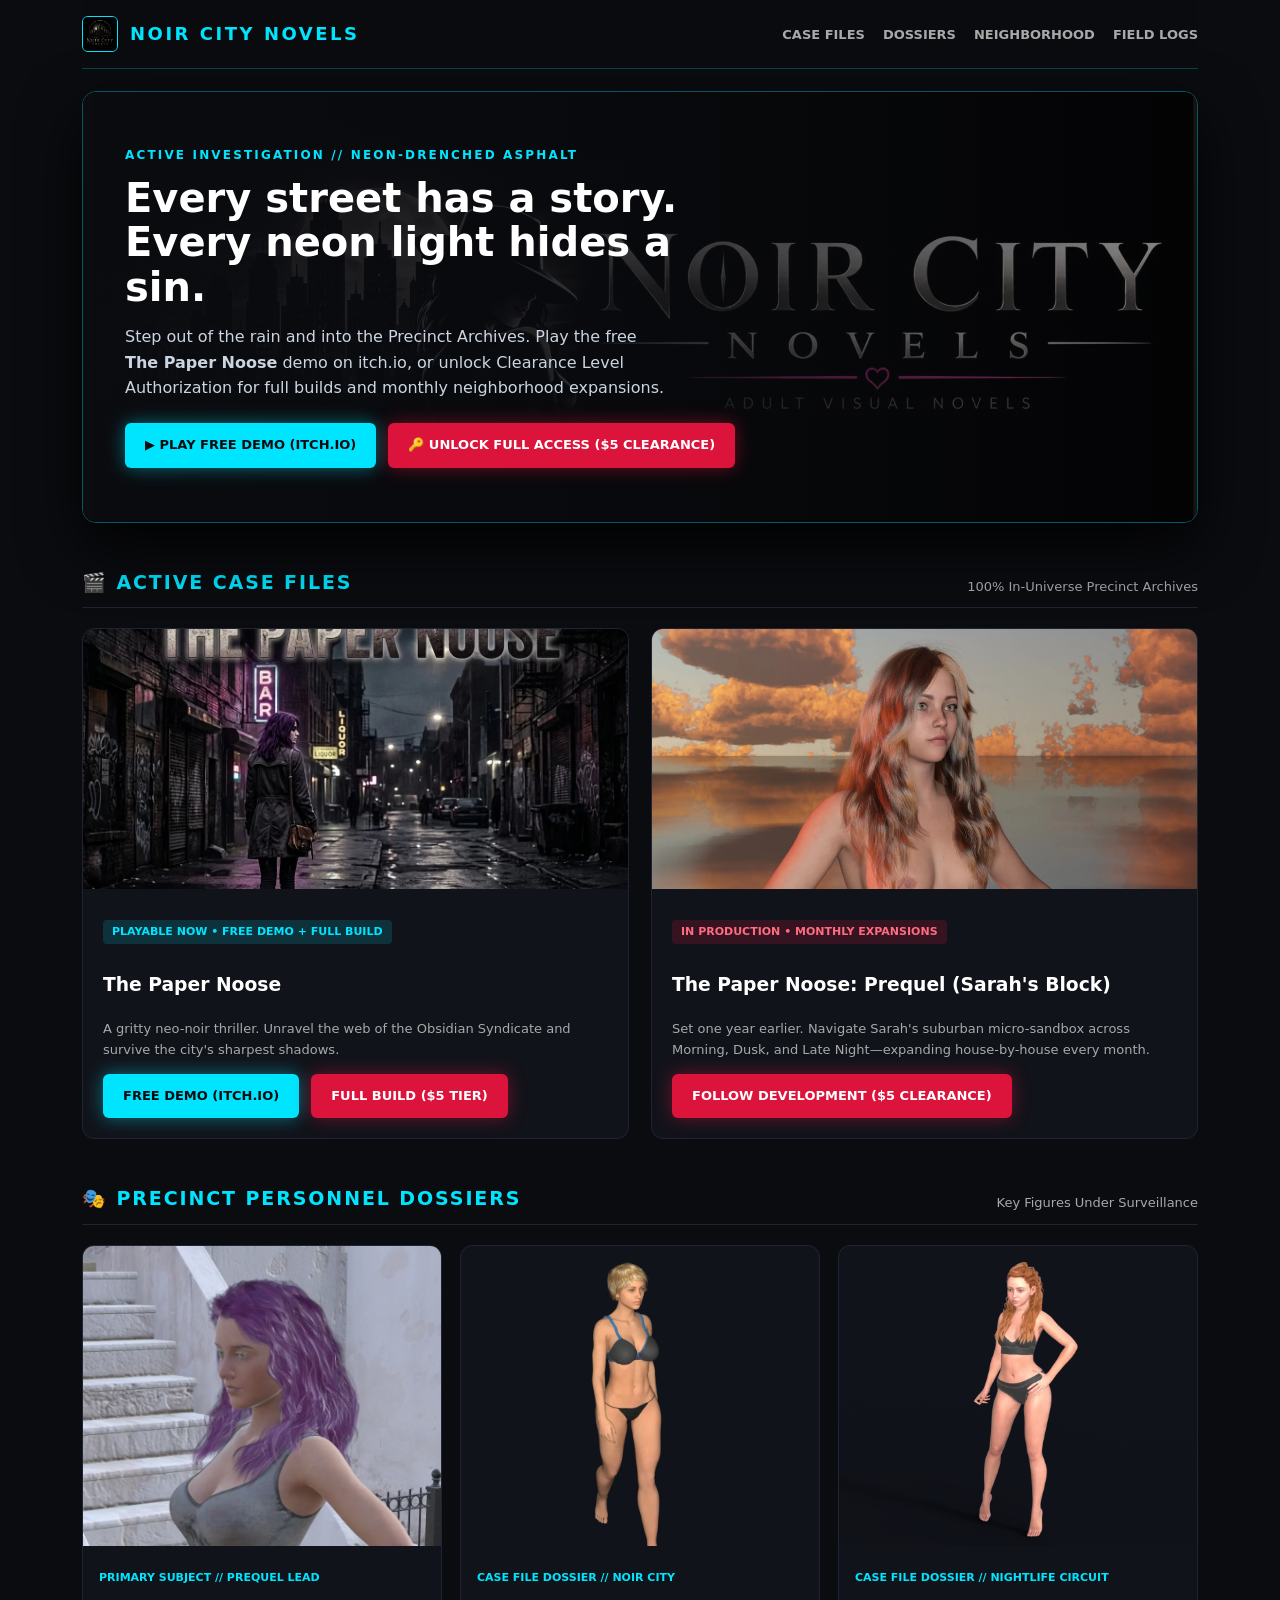
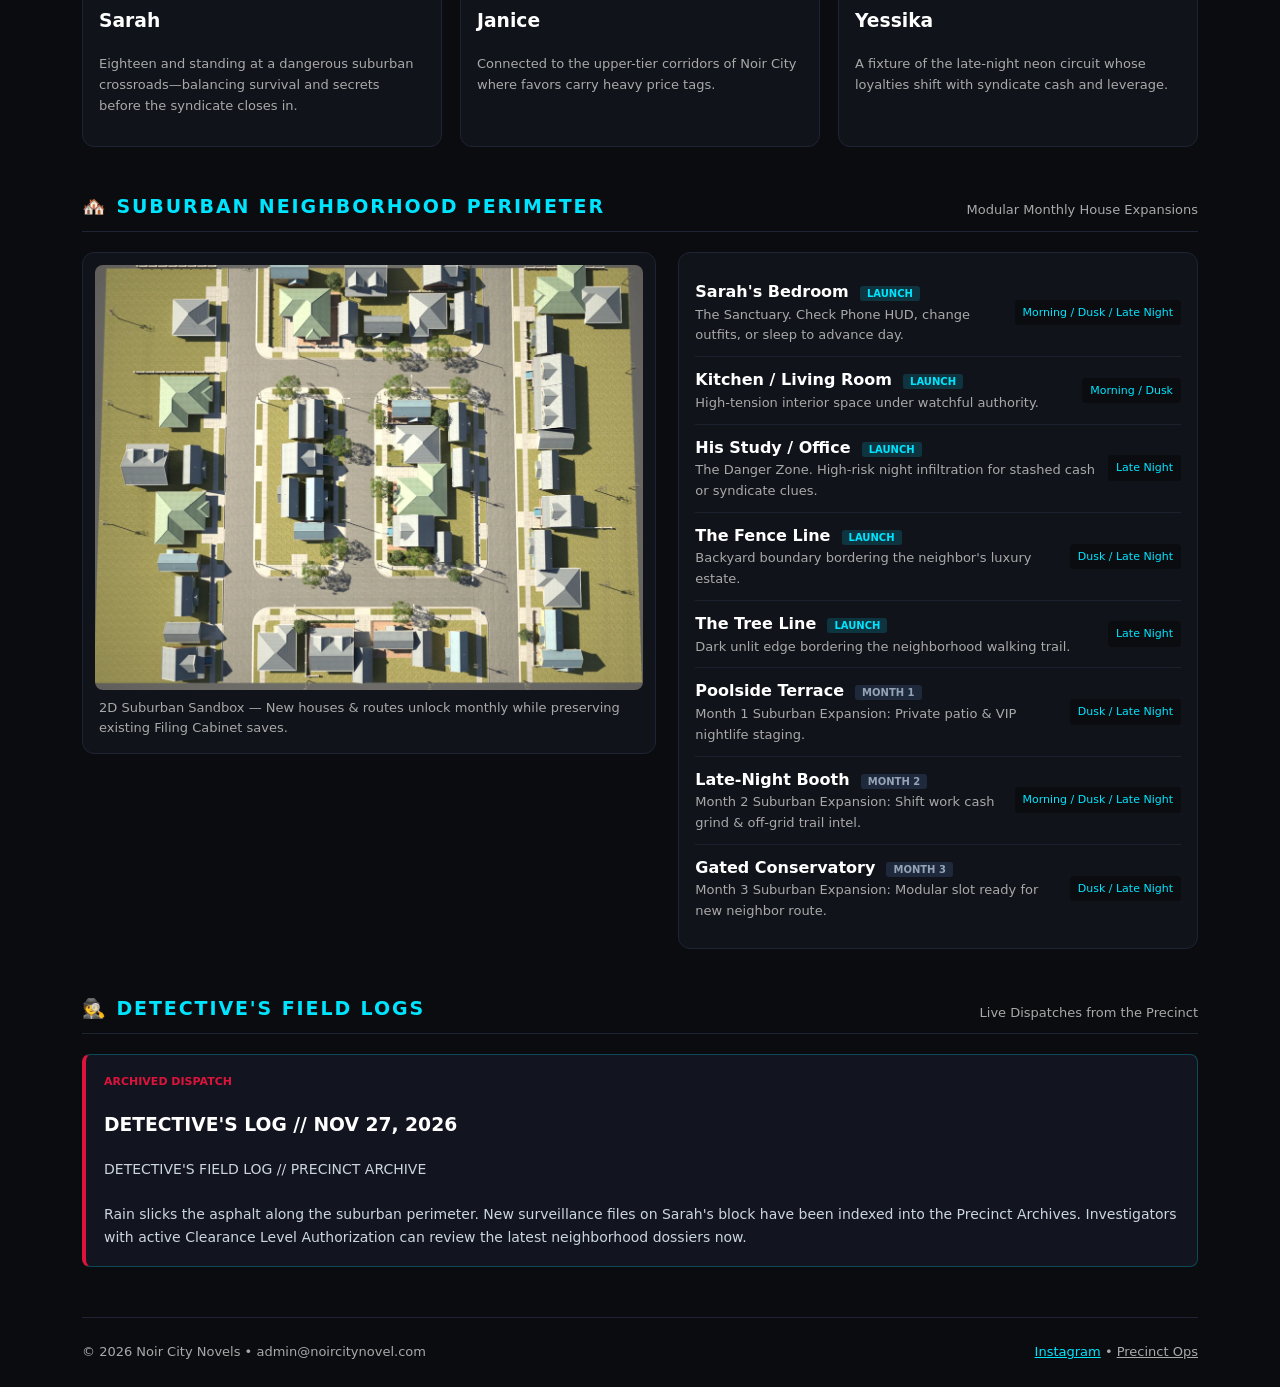
==== commit 76e39443: "deploy: Neon-Drenched Asphalt storefront" ====
--- a/index.html
+++ b/index.html
@@ -1,3 +1,3 @@
-<!doctype html><html lang="en"><head><meta charset="utf-8"><meta name="viewport" content="width=device-width,initial-scale=1"><title>Noir City Novels | Neon-Noir Interactive Fiction</title><link rel="icon" href="/assets/logo-icon.webp" type="image/webp"><link rel="stylesheet" href="/assets/noir.css"></head><body><div class="wrap"><header><a class="brand" href="#"><img src="/assets/logo-icon.webp"><span>NOIR CITY NOVELS</span></a><nav><a href="#cases">Case Files</a><a href="#roster">Dossiers</a><a href="#neighborhood">Neighborhood</a><a href="#logs">Field Logs</a><a href="/precinct/">Precinct</a></nav></header><section class="hero"><img class="hero-bg" src="/assets/hero-banner.webp"><div class="hero-overlay"><div class="kicker">ACTIVE INVESTIGATION // NEON-DRENCHED ASPHALT</div><h1>Every street has a story. Every neon light hides a sin.</h1><p>Step out of the rain and into the Precinct Archives. Play the free <b>The Paper Noose</b> demo on itch.io, or unlock Clearance Level Authorization for full builds and monthly neighborhood expansions.</p><div class="cta-row"><a class="btn btn-cyan" href="https://noircitynovels.itch.io/" target="_blank" onclick="track('click_itch_demo')">▶ Play Free Demo (itch.io)</a><a class="btn btn-crimson" href="https://www.patreon.com/cw/NoirCityNovels" target="_blank" onclick="track('click_patreon_clearance')">🔑 Unlock Full Access ($5 Clearance)</a></div></div></section><section class="section" id="cases"><div class="sec-head"><h2>🎬 Active Case Files</h2><span class="muted">100% In-Universe Precinct Archives</span></div><div class="showcase"><div class="game-card"><img src="/assets/paper-noose-cover.webp"><div class="game-body"><div><span class="pill pill-live">Playable Now • Free Demo + Full Build</span><h3>The Paper Noose</h3><p class="muted">A gritty neo-noir thriller. Unravel the web of the Obsidian Syndicate and survive the city's sharpest shadows.</p></div><div class="cta-row"><a class="btn btn-cyan" href="https://noircitynovels.itch.io/" target="_blank" onclick="track('click_itch_demo')">Free Demo (itch.io)</a><a class="btn btn-crimson" href="https://www.patreon.com/cw/NoirCityNovels" target="_blank" onclick="track('click_patreon_clearance')">Full Build ($5 Tier)</a></div></div></div><div class="game-card"><img src="/assets/promo-render.webp"><div class="game-body"><div><span class="pill pill-prequel">In Production • Monthly Expansions</span><h3>The Paper Noose: Prequel (Sarah's Block)</h3><p class="muted">Set one year earlier. Navigate Sarah's suburban micro-sandbox across Morning, Dusk, and Late Night—expanding house-by-house every month.</p></div><div class="cta-row"><a class="btn btn-crimson" href="https://www.patreon.com/cw/NoirCityNovels" target="_blank" onclick="track('click_patreon_clearance')">Follow Development ($5 Clearance)</a></div></div></div></div></section><section class="section" id="roster"><div class="sec-head"><h2>🎭 Precinct Personnel Dossiers</h2><span class="muted">Key Figures Under Surveillance</span></div><div class="roster"><div class="char-card"><img src="/assets/sarah-portrait.webp"><div class="char-info"><div class="char-role">Primary Subject // Prequel Lead</div><h3>Sarah</h3><p class="muted">Eighteen and standing at a dangerous suburban crossroads—balancing survival and secrets before the syndicate closes in.</p></div></div><div class="char-card"><img src="/assets/janice.webp"><div class="char-info"><div class="char-role">Case File Dossier // Noir City</div><h3>Janice</h3><p class="muted">Connected to the upper-tier corridors of Noir City where favors carry heavy price tags.</p></div></div><div class="char-card"><img src="/assets/yessika.webp"><div class="char-info"><div class="char-role">Case File Dossier // Nightlife Circuit</div><h3>Yessika</h3><p class="muted">A fixture of the late-night neon circuit whose loyalties shift with syndicate cash and leverage.</p></div></div></div></section><section class="section" id="neighborhood"><div class="sec-head"><h2>🏘️ Suburban Neighborhood Perimeter</h2><span class="muted">Modular Monthly House Expansions</span></div><div class="map-grid"><div class="map-frame"><img src="/assets/neighborhood-map.png"><div class="muted" style="padding:8px 4px 2px">2D Suburban Sandbox — New houses &amp; routes unlock monthly while preserving existing Filing Cabinet saves.</div></div><div class="loc-list"><div class='loc-row'><div><b>Sarah's Bedroom</b> <span class='tag tag-live'>LAUNCH</span><div class='muted'>The Sanctuary. Check Phone HUD, change outfits, or sleep to advance day.</div></div><div class='slot-pill'>Morning / Dusk / Late Night</div></div><div class='loc-row'><div><b>Kitchen / Living Room</b> <span class='tag tag-live'>LAUNCH</span><div class='muted'>High-tension interior space under watchful authority.</div></div><div class='slot-pill'>Morning / Dusk</div></div><div class='loc-row'><div><b>His Study / Office</b> <span class='tag tag-live'>LAUNCH</span><div class='muted'>The Danger Zone. High-risk night infiltration for stashed cash or syndicate clues.</div></div><div class='slot-pill'>Late Night</div></div><div class='loc-row'><div><b>The Fence Line</b> <span class='tag tag-live'>LAUNCH</span><div class='muted'>Backyard boundary bordering the neighbor's luxury estate.</div></div><div class='slot-pill'>Dusk / Late Night</div></div><div class='loc-row'><div><b>The Tree Line</b> <span class='tag tag-live'>LAUNCH</span><div class='muted'>Dark unlit edge bordering the neighborhood walking trail.</div></div><div class='slot-pill'>Late Night</div></div><div class='loc-row'><div><b>Poolside Terrace</b> <span class='tag '>MONTH 1</span><div class='muted'>Month 1 Suburban Expansion: Private patio & VIP nightlife staging.</div></div><div class='slot-pill'>Dusk / Late Night</div></div><div class='loc-row'><div><b>Late-Night Booth</b> <span class='tag '>MONTH 2</span><div class='muted'>Month 2 Suburban Expansion: Shift work cash grind & off-grid trail intel.</div></div><div class='slot-pill'>Morning / Dusk / Late Night</div></div><div class='loc-row'><div><b>Gated Conservatory</b> <span class='tag '>MONTH 3</span><div class='muted'>Month 3 Suburban Expansion: Modular slot ready for new neighbor route.</div></div><div class='slot-pill'>Dusk / Late Night</div></div></div></div></section><section class="section" id="logs"><div class="sec-head"><h2>🕵️ Detective's Field Logs</h2><span class="muted">Live Dispatches from the Precinct</span></div><article class='log-card'><div class='log-badge'>ARCHIVED DISPATCH</div><h3>DETECTIVE'S LOG // NOV 27, 2026</h3><pre>DETECTIVE'S FIELD LOG // PRECINCT ARCHIVE
+<!doctype html><html lang="en"><head><meta charset="utf-8"><meta name="viewport" content="width=device-width,initial-scale=1"><title>Noir City Novels | Neon-Noir Interactive Fiction</title><link rel="icon" href="/assets/logo-icon.webp" type="image/webp"><link rel="stylesheet" href="/assets/noir.css"></head><body><div class="wrap"><header><a class="brand" href="#"><img src="/assets/logo-icon.webp"><span>NOIR CITY NOVELS</span></a><nav><a href="#cases">Case Files</a><a href="#roster">Dossiers</a><a href="#neighborhood">Neighborhood</a><a href="#logs">Field Logs</a></nav></header><section class="hero"><img class="hero-bg" src="/assets/hero-banner.webp"><div class="hero-overlay"><div class="kicker">ACTIVE INVESTIGATION // NEON-DRENCHED ASPHALT</div><h1>Every street has a story. Every neon light hides a sin.</h1><p>Step out of the rain and into the Precinct Archives. Play the free <b>The Paper Noose</b> demo on itch.io, or unlock Clearance Level Authorization for full builds and monthly neighborhood expansions.</p><div class="cta-row"><a class="btn btn-cyan" href="https://noircitynovels.itch.io/" target="_blank" onclick="track('click_itch_demo')">▶ Play Free Demo (itch.io)</a><a class="btn btn-crimson" href="https://www.patreon.com/cw/NoirCityNovels" target="_blank" onclick="track('click_patreon_clearance')">🔑 Unlock Full Access ($5 Clearance)</a></div></div></section><section class="section" id="cases"><div class="sec-head"><h2>🎬 Active Case Files</h2><span class="muted">100% In-Universe Precinct Archives</span></div><div class="showcase"><div class="game-card"><img src="/assets/paper-noose-cover.webp"><div class="game-body"><div><span class="pill pill-live">Playable Now • Free Demo + Full Build</span><h3>The Paper Noose</h3><p class="muted">A gritty neo-noir thriller. Unravel the web of the Obsidian Syndicate and survive the city's sharpest shadows.</p></div><div class="cta-row"><a class="btn btn-cyan" href="https://noircitynovels.itch.io/" target="_blank" onclick="track('click_itch_demo')">Free Demo (itch.io)</a><a class="btn btn-crimson" href="https://www.patreon.com/cw/NoirCityNovels" target="_blank" onclick="track('click_patreon_clearance')">Full Build ($5 Tier)</a></div></div></div><div class="game-card"><img src="/assets/promo-render.webp"><div class="game-body"><div><span class="pill pill-prequel">In Production • Monthly Expansions</span><h3>The Paper Noose: Prequel (Sarah's Block)</h3><p class="muted">Set one year earlier. Navigate Sarah's suburban micro-sandbox across Morning, Dusk, and Late Night—expanding house-by-house every month.</p></div><div class="cta-row"><a class="btn btn-crimson" href="https://www.patreon.com/cw/NoirCityNovels" target="_blank" onclick="track('click_patreon_clearance')">Follow Development ($5 Clearance)</a></div></div></div></div></section><section class="section" id="roster"><div class="sec-head"><h2>🎭 Precinct Personnel Dossiers</h2><span class="muted">Key Figures Under Surveillance</span></div><div class="roster"><div class="char-card"><img src="/assets/sarah-portrait.webp"><div class="char-info"><div class="char-role">Primary Subject // Prequel Lead</div><h3>Sarah</h3><p class="muted">Eighteen and standing at a dangerous suburban crossroads—balancing survival and secrets before the syndicate closes in.</p></div></div><div class="char-card"><img src="/assets/janice.webp"><div class="char-info"><div class="char-role">Case File Dossier // Noir City</div><h3>Janice</h3><p class="muted">Connected to the upper-tier corridors of Noir City where favors carry heavy price tags.</p></div></div><div class="char-card"><img src="/assets/yessika.webp"><div class="char-info"><div class="char-role">Case File Dossier // Nightlife Circuit</div><h3>Yessika</h3><p class="muted">A fixture of the late-night neon circuit whose loyalties shift with syndicate cash and leverage.</p></div></div></div></section><section class="section" id="neighborhood"><div class="sec-head"><h2>🏘️ Suburban Neighborhood Perimeter</h2><span class="muted">Modular Monthly House Expansions</span></div><div class="map-grid"><div class="map-frame"><img src="/assets/neighborhood-map.png"><div class="muted" style="padding:8px 4px 2px">2D Suburban Sandbox — New houses &amp; routes unlock monthly while preserving existing Filing Cabinet saves.</div></div><div class="loc-list"><div class='loc-row'><div><b>Sarah's Bedroom</b> <span class='tag tag-live'>LAUNCH</span><div class='muted'>The Sanctuary. Check Phone HUD, change outfits, or sleep to advance day.</div></div><div class='slot-pill'>Morning / Dusk / Late Night</div></div><div class='loc-row'><div><b>Kitchen / Living Room</b> <span class='tag tag-live'>LAUNCH</span><div class='muted'>High-tension interior space under watchful authority.</div></div><div class='slot-pill'>Morning / Dusk</div></div><div class='loc-row'><div><b>His Study / Office</b> <span class='tag tag-live'>LAUNCH</span><div class='muted'>The Danger Zone. High-risk night infiltration for stashed cash or syndicate clues.</div></div><div class='slot-pill'>Late Night</div></div><div class='loc-row'><div><b>The Fence Line</b> <span class='tag tag-live'>LAUNCH</span><div class='muted'>Backyard boundary bordering the neighbor's luxury estate.</div></div><div class='slot-pill'>Dusk / Late Night</div></div><div class='loc-row'><div><b>The Tree Line</b> <span class='tag tag-live'>LAUNCH</span><div class='muted'>Dark unlit edge bordering the neighborhood walking trail.</div></div><div class='slot-pill'>Late Night</div></div><div class='loc-row'><div><b>Poolside Terrace</b> <span class='tag '>MONTH 1</span><div class='muted'>Month 1 Suburban Expansion: Private patio & VIP nightlife staging.</div></div><div class='slot-pill'>Dusk / Late Night</div></div><div class='loc-row'><div><b>Late-Night Booth</b> <span class='tag '>MONTH 2</span><div class='muted'>Month 2 Suburban Expansion: Shift work cash grind & off-grid trail intel.</div></div><div class='slot-pill'>Morning / Dusk / Late Night</div></div><div class='loc-row'><div><b>Gated Conservatory</b> <span class='tag '>MONTH 3</span><div class='muted'>Month 3 Suburban Expansion: Modular slot ready for new neighbor route.</div></div><div class='slot-pill'>Dusk / Late Night</div></div></div></div></section><section class="section" id="logs"><div class="sec-head"><h2>🕵️ Detective's Field Logs</h2><span class="muted">Live Dispatches from the Precinct</span></div><article class='log-card'><div class='log-badge'>ARCHIVED DISPATCH</div><h3>DETECTIVE'S LOG // NOV 27, 2026</h3><pre>DETECTIVE'S FIELD LOG // PRECINCT ARCHIVE
 
 Rain slicks the asphalt along the suburban perimeter. New surveillance files on Sarah's block have been indexed into the Precinct Archives. Investigators with active Clearance Level Authorization can review the latest neighborhood dossiers now.</pre></article></section><footer><span>© 2026 Noir City Novels • admin@noircitynovel.com</span><span><a href="https://www.instagram.com/noircitynovels/" target="_blank" style="color:var(--cyan)">Instagram</a> • <a href="/precinct/" style="color:var(--muted)">Precinct Ops</a></span></footer></div><script>function track(e){if(typeof gtag==="function")gtag("event",e);try{navigator.sendBeacon("https://translator-scoring-retirement-parade.trycloudflare.com/api/ncn/telemetry",new Blob([JSON.stringify({game:"website",event:e,meta:{}})],{type:"application/json"}));}catch(x){}}</script></body></html>
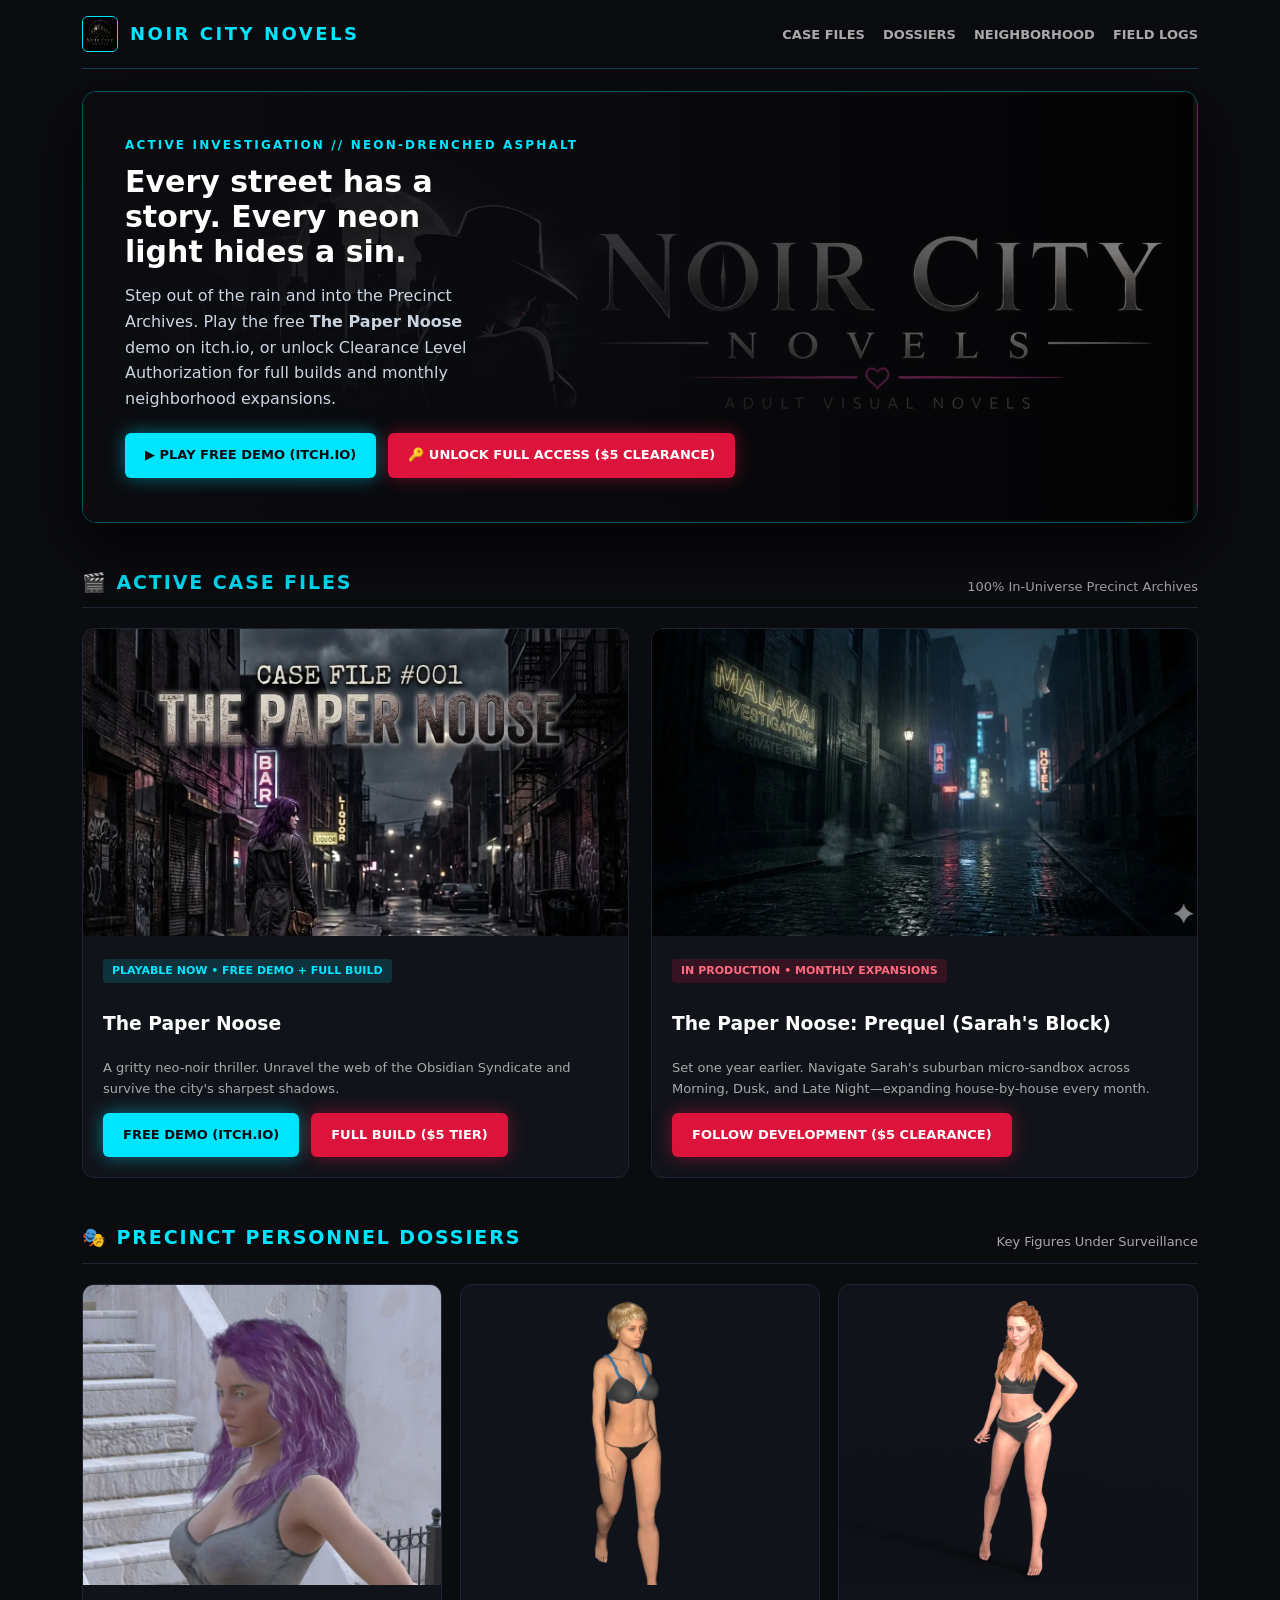
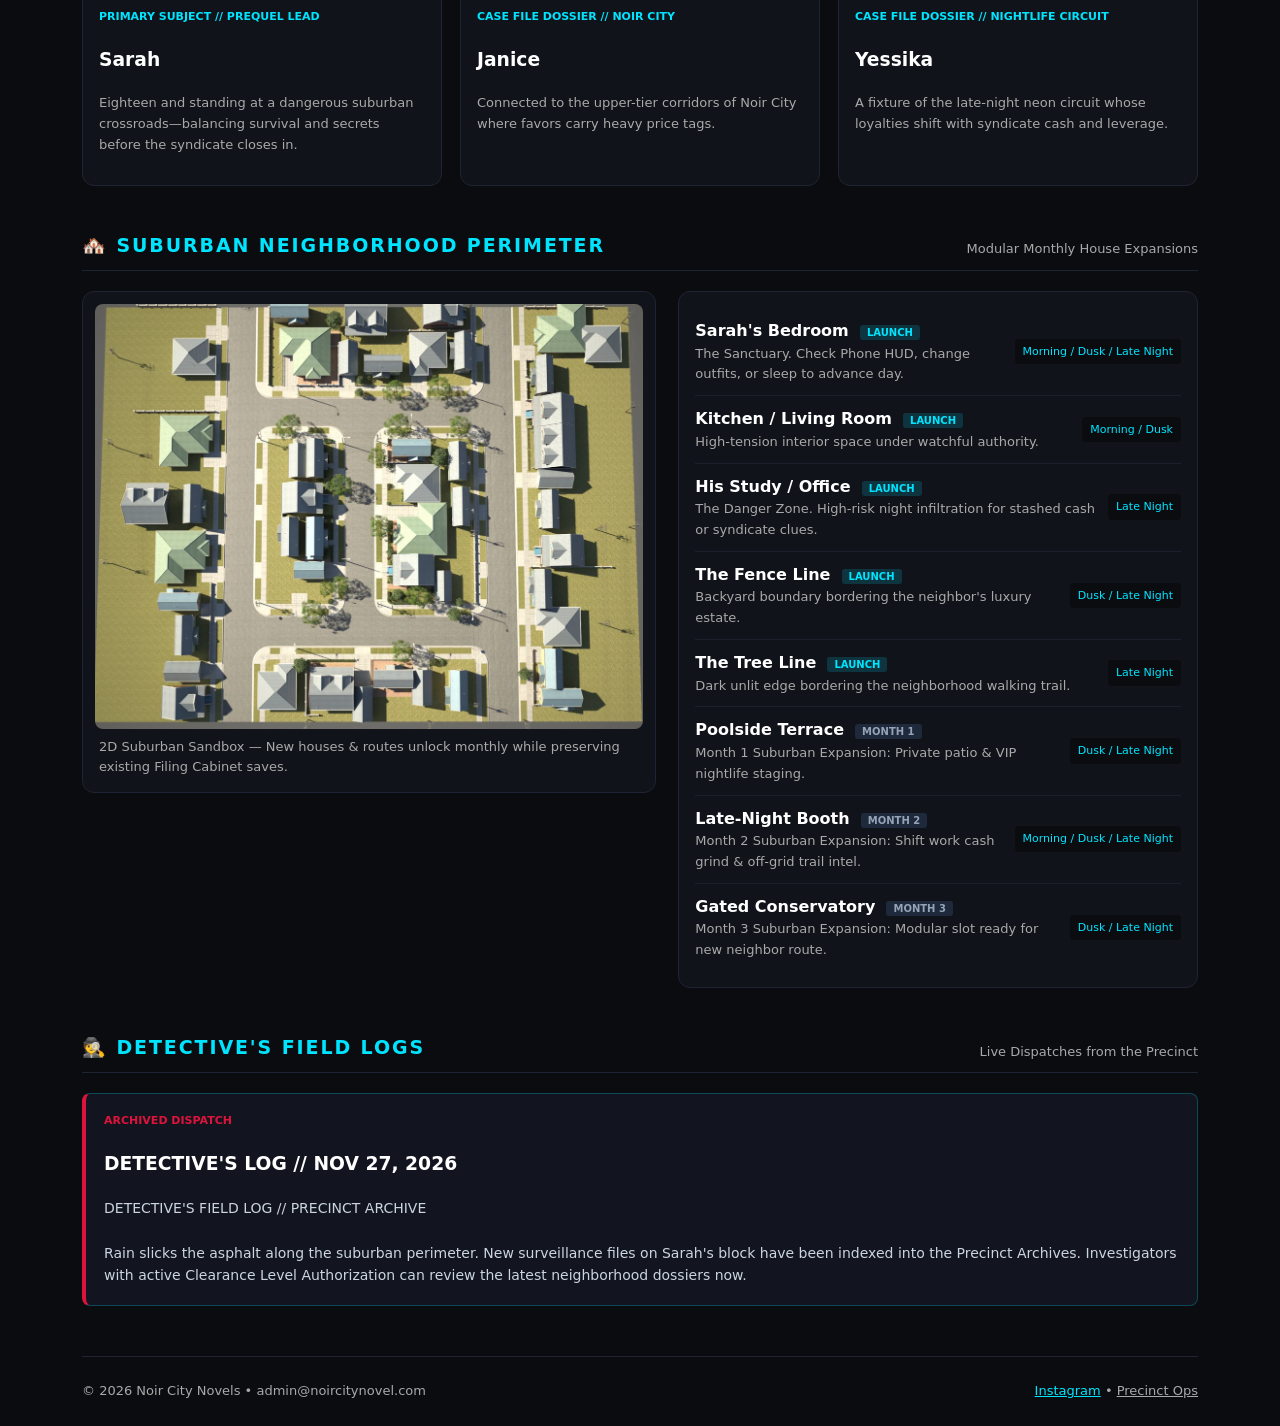
==== commit 3883156a: "deploy: Neon-Drenched Asphalt storefront" ====
--- a/index.html
+++ b/index.html
@@ -1,3 +1,3 @@
-<!doctype html><html lang="en"><head><meta charset="utf-8"><meta name="viewport" content="width=device-width,initial-scale=1"><title>Noir City Novels | Neon-Noir Interactive Fiction</title><link rel="icon" href="/assets/logo-icon.webp" type="image/webp"><link rel="stylesheet" href="/assets/noir.css"></head><body><div class="wrap"><header><a class="brand" href="#"><img src="/assets/logo-icon.webp"><span>NOIR CITY NOVELS</span></a><nav><a href="#cases">Case Files</a><a href="#roster">Dossiers</a><a href="#neighborhood">Neighborhood</a><a href="#logs">Field Logs</a></nav></header><section class="hero"><img class="hero-bg" src="/assets/hero-banner.webp"><div class="hero-overlay"><div class="kicker">ACTIVE INVESTIGATION // NEON-DRENCHED ASPHALT</div><h1>Every street has a story. Every neon light hides a sin.</h1><p>Step out of the rain and into the Precinct Archives. Play the free <b>The Paper Noose</b> demo on itch.io, or unlock Clearance Level Authorization for full builds and monthly neighborhood expansions.</p><div class="cta-row"><a class="btn btn-cyan" href="https://noircitynovels.itch.io/" target="_blank" onclick="track('click_itch_demo')">▶ Play Free Demo (itch.io)</a><a class="btn btn-crimson" href="https://www.patreon.com/cw/NoirCityNovels" target="_blank" onclick="track('click_patreon_clearance')">🔑 Unlock Full Access ($5 Clearance)</a></div></div></section><section class="section" id="cases"><div class="sec-head"><h2>🎬 Active Case Files</h2><span class="muted">100% In-Universe Precinct Archives</span></div><div class="showcase"><div class="game-card"><img src="/assets/paper-noose-cover.webp"><div class="game-body"><div><span class="pill pill-live">Playable Now • Free Demo + Full Build</span><h3>The Paper Noose</h3><p class="muted">A gritty neo-noir thriller. Unravel the web of the Obsidian Syndicate and survive the city's sharpest shadows.</p></div><div class="cta-row"><a class="btn btn-cyan" href="https://noircitynovels.itch.io/" target="_blank" onclick="track('click_itch_demo')">Free Demo (itch.io)</a><a class="btn btn-crimson" href="https://www.patreon.com/cw/NoirCityNovels" target="_blank" onclick="track('click_patreon_clearance')">Full Build ($5 Tier)</a></div></div></div><div class="game-card"><img src="/assets/promo-render.webp"><div class="game-body"><div><span class="pill pill-prequel">In Production • Monthly Expansions</span><h3>The Paper Noose: Prequel (Sarah's Block)</h3><p class="muted">Set one year earlier. Navigate Sarah's suburban micro-sandbox across Morning, Dusk, and Late Night—expanding house-by-house every month.</p></div><div class="cta-row"><a class="btn btn-crimson" href="https://www.patreon.com/cw/NoirCityNovels" target="_blank" onclick="track('click_patreon_clearance')">Follow Development ($5 Clearance)</a></div></div></div></div></section><section class="section" id="roster"><div class="sec-head"><h2>🎭 Precinct Personnel Dossiers</h2><span class="muted">Key Figures Under Surveillance</span></div><div class="roster"><div class="char-card"><img src="/assets/sarah-portrait.webp"><div class="char-info"><div class="char-role">Primary Subject // Prequel Lead</div><h3>Sarah</h3><p class="muted">Eighteen and standing at a dangerous suburban crossroads—balancing survival and secrets before the syndicate closes in.</p></div></div><div class="char-card"><img src="/assets/janice.webp"><div class="char-info"><div class="char-role">Case File Dossier // Noir City</div><h3>Janice</h3><p class="muted">Connected to the upper-tier corridors of Noir City where favors carry heavy price tags.</p></div></div><div class="char-card"><img src="/assets/yessika.webp"><div class="char-info"><div class="char-role">Case File Dossier // Nightlife Circuit</div><h3>Yessika</h3><p class="muted">A fixture of the late-night neon circuit whose loyalties shift with syndicate cash and leverage.</p></div></div></div></section><section class="section" id="neighborhood"><div class="sec-head"><h2>🏘️ Suburban Neighborhood Perimeter</h2><span class="muted">Modular Monthly House Expansions</span></div><div class="map-grid"><div class="map-frame"><img src="/assets/neighborhood-map.png"><div class="muted" style="padding:8px 4px 2px">2D Suburban Sandbox — New houses &amp; routes unlock monthly while preserving existing Filing Cabinet saves.</div></div><div class="loc-list"><div class='loc-row'><div><b>Sarah's Bedroom</b> <span class='tag tag-live'>LAUNCH</span><div class='muted'>The Sanctuary. Check Phone HUD, change outfits, or sleep to advance day.</div></div><div class='slot-pill'>Morning / Dusk / Late Night</div></div><div class='loc-row'><div><b>Kitchen / Living Room</b> <span class='tag tag-live'>LAUNCH</span><div class='muted'>High-tension interior space under watchful authority.</div></div><div class='slot-pill'>Morning / Dusk</div></div><div class='loc-row'><div><b>His Study / Office</b> <span class='tag tag-live'>LAUNCH</span><div class='muted'>The Danger Zone. High-risk night infiltration for stashed cash or syndicate clues.</div></div><div class='slot-pill'>Late Night</div></div><div class='loc-row'><div><b>The Fence Line</b> <span class='tag tag-live'>LAUNCH</span><div class='muted'>Backyard boundary bordering the neighbor's luxury estate.</div></div><div class='slot-pill'>Dusk / Late Night</div></div><div class='loc-row'><div><b>The Tree Line</b> <span class='tag tag-live'>LAUNCH</span><div class='muted'>Dark unlit edge bordering the neighborhood walking trail.</div></div><div class='slot-pill'>Late Night</div></div><div class='loc-row'><div><b>Poolside Terrace</b> <span class='tag '>MONTH 1</span><div class='muted'>Month 1 Suburban Expansion: Private patio & VIP nightlife staging.</div></div><div class='slot-pill'>Dusk / Late Night</div></div><div class='loc-row'><div><b>Late-Night Booth</b> <span class='tag '>MONTH 2</span><div class='muted'>Month 2 Suburban Expansion: Shift work cash grind & off-grid trail intel.</div></div><div class='slot-pill'>Morning / Dusk / Late Night</div></div><div class='loc-row'><div><b>Gated Conservatory</b> <span class='tag '>MONTH 3</span><div class='muted'>Month 3 Suburban Expansion: Modular slot ready for new neighbor route.</div></div><div class='slot-pill'>Dusk / Late Night</div></div></div></div></section><section class="section" id="logs"><div class="sec-head"><h2>🕵️ Detective's Field Logs</h2><span class="muted">Live Dispatches from the Precinct</span></div><article class='log-card'><div class='log-badge'>ARCHIVED DISPATCH</div><h3>DETECTIVE'S LOG // NOV 27, 2026</h3><pre>DETECTIVE'S FIELD LOG // PRECINCT ARCHIVE
+<!doctype html><html lang="en"><head><meta charset="utf-8"><meta name="viewport" content="width=device-width,initial-scale=1"><title>Noir City Novels | Neon-Noir Interactive Fiction</title><link rel="icon" href="/assets/logo-icon.webp" type="image/webp"><link rel="stylesheet" href="/assets/noir.css?v=2"></head><body><div class="wrap"><header><a class="brand" href="#"><img src="/assets/logo-icon.webp"><span>NOIR CITY NOVELS</span></a><nav><a href="#cases">Case Files</a><a href="#roster">Dossiers</a><a href="#neighborhood">Neighborhood</a><a href="#logs">Field Logs</a></nav></header><section class="hero"><img class="hero-bg" src="/assets/hero-banner.webp"><div class="hero-overlay"><div class="kicker">ACTIVE INVESTIGATION // NEON-DRENCHED ASPHALT</div><h1>Every street has a story. Every neon light hides a sin.</h1><p>Step out of the rain and into the Precinct Archives. Play the free <b>The Paper Noose</b> demo on itch.io, or unlock Clearance Level Authorization for full builds and monthly neighborhood expansions.</p><div class="cta-row"><a class="btn btn-cyan" href="https://noircitynovels.itch.io/" target="_blank" onclick="track('click_itch_demo')">▶ Play Free Demo (itch.io)</a><a class="btn btn-crimson" href="https://www.patreon.com/cw/NoirCityNovels" target="_blank" onclick="track('click_patreon_clearance')">🔑 Unlock Full Access ($5 Clearance)</a></div></div></section><section class="section" id="cases"><div class="sec-head"><h2>🎬 Active Case Files</h2><span class="muted">100% In-Universe Precinct Archives</span></div><div class="showcase"><div class="game-card"><img src="/assets/paper-noose-cover.webp"><div class="game-body"><div><span class="pill pill-live">Playable Now • Free Demo + Full Build</span><h3>The Paper Noose</h3><p class="muted">A gritty neo-noir thriller. Unravel the web of the Obsidian Syndicate and survive the city's sharpest shadows.</p></div><div class="cta-row"><a class="btn btn-cyan" href="https://noircitynovels.itch.io/" target="_blank" onclick="track('click_itch_demo')">Free Demo (itch.io)</a><a class="btn btn-crimson" href="https://www.patreon.com/cw/NoirCityNovels" target="_blank" onclick="track('click_patreon_clearance')">Full Build ($5 Tier)</a></div></div></div><div class="game-card"><img src="/assets/promo-render.webp"><div class="game-body"><div><span class="pill pill-prequel">In Production • Monthly Expansions</span><h3>The Paper Noose: Prequel (Sarah's Block)</h3><p class="muted">Set one year earlier. Navigate Sarah's suburban micro-sandbox across Morning, Dusk, and Late Night—expanding house-by-house every month.</p></div><div class="cta-row"><a class="btn btn-crimson" href="https://www.patreon.com/cw/NoirCityNovels" target="_blank" onclick="track('click_patreon_clearance')">Follow Development ($5 Clearance)</a></div></div></div></div></section><section class="section" id="roster"><div class="sec-head"><h2>🎭 Precinct Personnel Dossiers</h2><span class="muted">Key Figures Under Surveillance</span></div><div class="roster"><div class="char-card"><img src="/assets/sarah-portrait.webp"><div class="char-info"><div class="char-role">Primary Subject // Prequel Lead</div><h3>Sarah</h3><p class="muted">Eighteen and standing at a dangerous suburban crossroads—balancing survival and secrets before the syndicate closes in.</p></div></div><div class="char-card"><img src="/assets/janice.webp"><div class="char-info"><div class="char-role">Case File Dossier // Noir City</div><h3>Janice</h3><p class="muted">Connected to the upper-tier corridors of Noir City where favors carry heavy price tags.</p></div></div><div class="char-card"><img src="/assets/yessika.webp"><div class="char-info"><div class="char-role">Case File Dossier // Nightlife Circuit</div><h3>Yessika</h3><p class="muted">A fixture of the late-night neon circuit whose loyalties shift with syndicate cash and leverage.</p></div></div></div></section><section class="section" id="neighborhood"><div class="sec-head"><h2>🏘️ Suburban Neighborhood Perimeter</h2><span class="muted">Modular Monthly House Expansions</span></div><div class="map-grid"><div class="map-frame"><img src="/assets/neighborhood-map.png"><div class="muted" style="padding:8px 4px 2px">2D Suburban Sandbox — New houses &amp; routes unlock monthly while preserving existing Filing Cabinet saves.</div></div><div class="loc-list"><div class='loc-row'><div><b>Sarah's Bedroom</b> <span class='tag tag-live'>LAUNCH</span><div class='muted'>The Sanctuary. Check Phone HUD, change outfits, or sleep to advance day.</div></div><div class='slot-pill'>Morning / Dusk / Late Night</div></div><div class='loc-row'><div><b>Kitchen / Living Room</b> <span class='tag tag-live'>LAUNCH</span><div class='muted'>High-tension interior space under watchful authority.</div></div><div class='slot-pill'>Morning / Dusk</div></div><div class='loc-row'><div><b>His Study / Office</b> <span class='tag tag-live'>LAUNCH</span><div class='muted'>The Danger Zone. High-risk night infiltration for stashed cash or syndicate clues.</div></div><div class='slot-pill'>Late Night</div></div><div class='loc-row'><div><b>The Fence Line</b> <span class='tag tag-live'>LAUNCH</span><div class='muted'>Backyard boundary bordering the neighbor's luxury estate.</div></div><div class='slot-pill'>Dusk / Late Night</div></div><div class='loc-row'><div><b>The Tree Line</b> <span class='tag tag-live'>LAUNCH</span><div class='muted'>Dark unlit edge bordering the neighborhood walking trail.</div></div><div class='slot-pill'>Late Night</div></div><div class='loc-row'><div><b>Poolside Terrace</b> <span class='tag '>MONTH 1</span><div class='muted'>Month 1 Suburban Expansion: Private patio & VIP nightlife staging.</div></div><div class='slot-pill'>Dusk / Late Night</div></div><div class='loc-row'><div><b>Late-Night Booth</b> <span class='tag '>MONTH 2</span><div class='muted'>Month 2 Suburban Expansion: Shift work cash grind & off-grid trail intel.</div></div><div class='slot-pill'>Morning / Dusk / Late Night</div></div><div class='loc-row'><div><b>Gated Conservatory</b> <span class='tag '>MONTH 3</span><div class='muted'>Month 3 Suburban Expansion: Modular slot ready for new neighbor route.</div></div><div class='slot-pill'>Dusk / Late Night</div></div></div></div></section><section class="section" id="logs"><div class="sec-head"><h2>🕵️ Detective's Field Logs</h2><span class="muted">Live Dispatches from the Precinct</span></div><article class='log-card'><div class='log-badge'>ARCHIVED DISPATCH</div><h3>DETECTIVE'S LOG // NOV 27, 2026</h3><pre>DETECTIVE'S FIELD LOG // PRECINCT ARCHIVE
 
 Rain slicks the asphalt along the suburban perimeter. New surveillance files on Sarah's block have been indexed into the Precinct Archives. Investigators with active Clearance Level Authorization can review the latest neighborhood dossiers now.</pre></article></section><footer><span>© 2026 Noir City Novels • admin@noircitynovel.com</span><span><a href="https://www.instagram.com/noircitynovels/" target="_blank" style="color:var(--cyan)">Instagram</a> • <a href="/precinct/" style="color:var(--muted)">Precinct Ops</a></span></footer></div><script>function track(e){if(typeof gtag==="function")gtag("event",e);try{navigator.sendBeacon("https://translator-scoring-retirement-parade.trycloudflare.com/api/ncn/telemetry",new Blob([JSON.stringify({game:"website",event:e,meta:{}})],{type:"application/json"}));}catch(x){}}</script></body></html>
--- a/assets/noir.css
+++ b/assets/noir.css
@@ -5,12 +5,12 @@
 nav a{color:var(--muted);text-decoration:none;margin-left:18px;font-size:13px;font-weight:700;text-transform:uppercase}nav a:hover{color:var(--cyan)}
 .hero{position:relative;margin-top:22px;border-radius:14px;overflow:hidden;border:1px solid rgba(0,229,255,.35);box-shadow:0 24px 60px rgba(0,0,0,.85)}
 .hero-bg{width:100%;height:430px;object-fit:cover;display:block;filter:brightness(.72)}.hero-overlay{position:absolute;inset:0;background:linear-gradient(90deg,rgba(11,12,16,.96) 0%,rgba(11,12,16,.76) 52%,rgba(11,12,16,.25) 100%);display:flex;flex-direction:column;justify-content:center;padding:42px}
-.kicker{color:var(--cyan);font-size:12px;font-weight:800;letter-spacing:.18em;margin-bottom:10px}h1{font-size:40px;line-height:1.12;margin:0 0 14px;max-width:620px}.hero p{color:#cbd5e1;max-width:540px;margin:0 0 22px}
+.kicker{color:var(--cyan);font-size:12px;font-weight:800;letter-spacing:.18em;margin-bottom:10px}h1{font-size:30px;line-height:1.16;margin:0 0 14px;max-width:375px}.hero p{color:#cbd5e1;max-width:375px;margin:0 0 22px}
 .cta-row{display:flex;gap:12px;flex-wrap:wrap}.btn{padding:12px 20px;border-radius:6px;font-weight:800;text-decoration:none;font-size:13px;text-transform:uppercase;display:inline-block}
 .btn-cyan{background:var(--cyan);color:#0B0C10;box-shadow:0 0 18px rgba(0,229,255,.45)}.btn-crimson{background:var(--crimson);color:#fff;box-shadow:0 0 18px rgba(220,20,60,.45)}
 .section{margin-top:44px}.sec-head{display:flex;justify-content:space-between;align-items:flex-end;border-bottom:1px solid #1e2433;padding-bottom:10px;margin-bottom:20px}.sec-head h2{color:var(--cyan);margin:0;font-size:19px;letter-spacing:.1em;text-transform:uppercase}
 .showcase{display:grid;grid-template-columns:1fr 1fr;gap:22px}.game-card,.char-card,.map-frame,.loc-list{background:var(--panel);border:1px solid #1e2433;border-radius:12px;overflow:hidden}
-.game-card img{width:100%;height:260px;object-fit:cover}.game-body{padding:20px}.pill{display:inline-block;font-size:11px;font-weight:800;padding:3px 9px;border-radius:4px;margin-bottom:8px;text-transform:uppercase}
+.game-card img{width:100%;aspect-ratio:16/9;height:auto;object-fit:cover;object-position:top center;display:block}.game-body{padding:20px}.pill{display:inline-block;font-size:11px;font-weight:800;padding:3px 9px;border-radius:4px;margin-bottom:8px;text-transform:uppercase}
 .pill-live{background:rgba(0,229,255,.15);color:var(--cyan)}.pill-prequel{background:rgba(220,20,60,.18);color:#ff6b81}
 .roster{display:grid;grid-template-columns:repeat(3,1fr);gap:18px}.char-card img{width:100%;height:300px;object-fit:cover;object-position:top center}.char-info{padding:16px}.char-role{color:var(--cyan);font-size:11px;font-weight:700;text-transform:uppercase;margin-bottom:6px}
 .map-grid{display:grid;grid-template-columns:1.05fr .95fr;gap:22px;align-items:start}.map-frame{padding:12px}.map-frame img{width:100%;border-radius:8px;display:block}.loc-list{padding:16px}
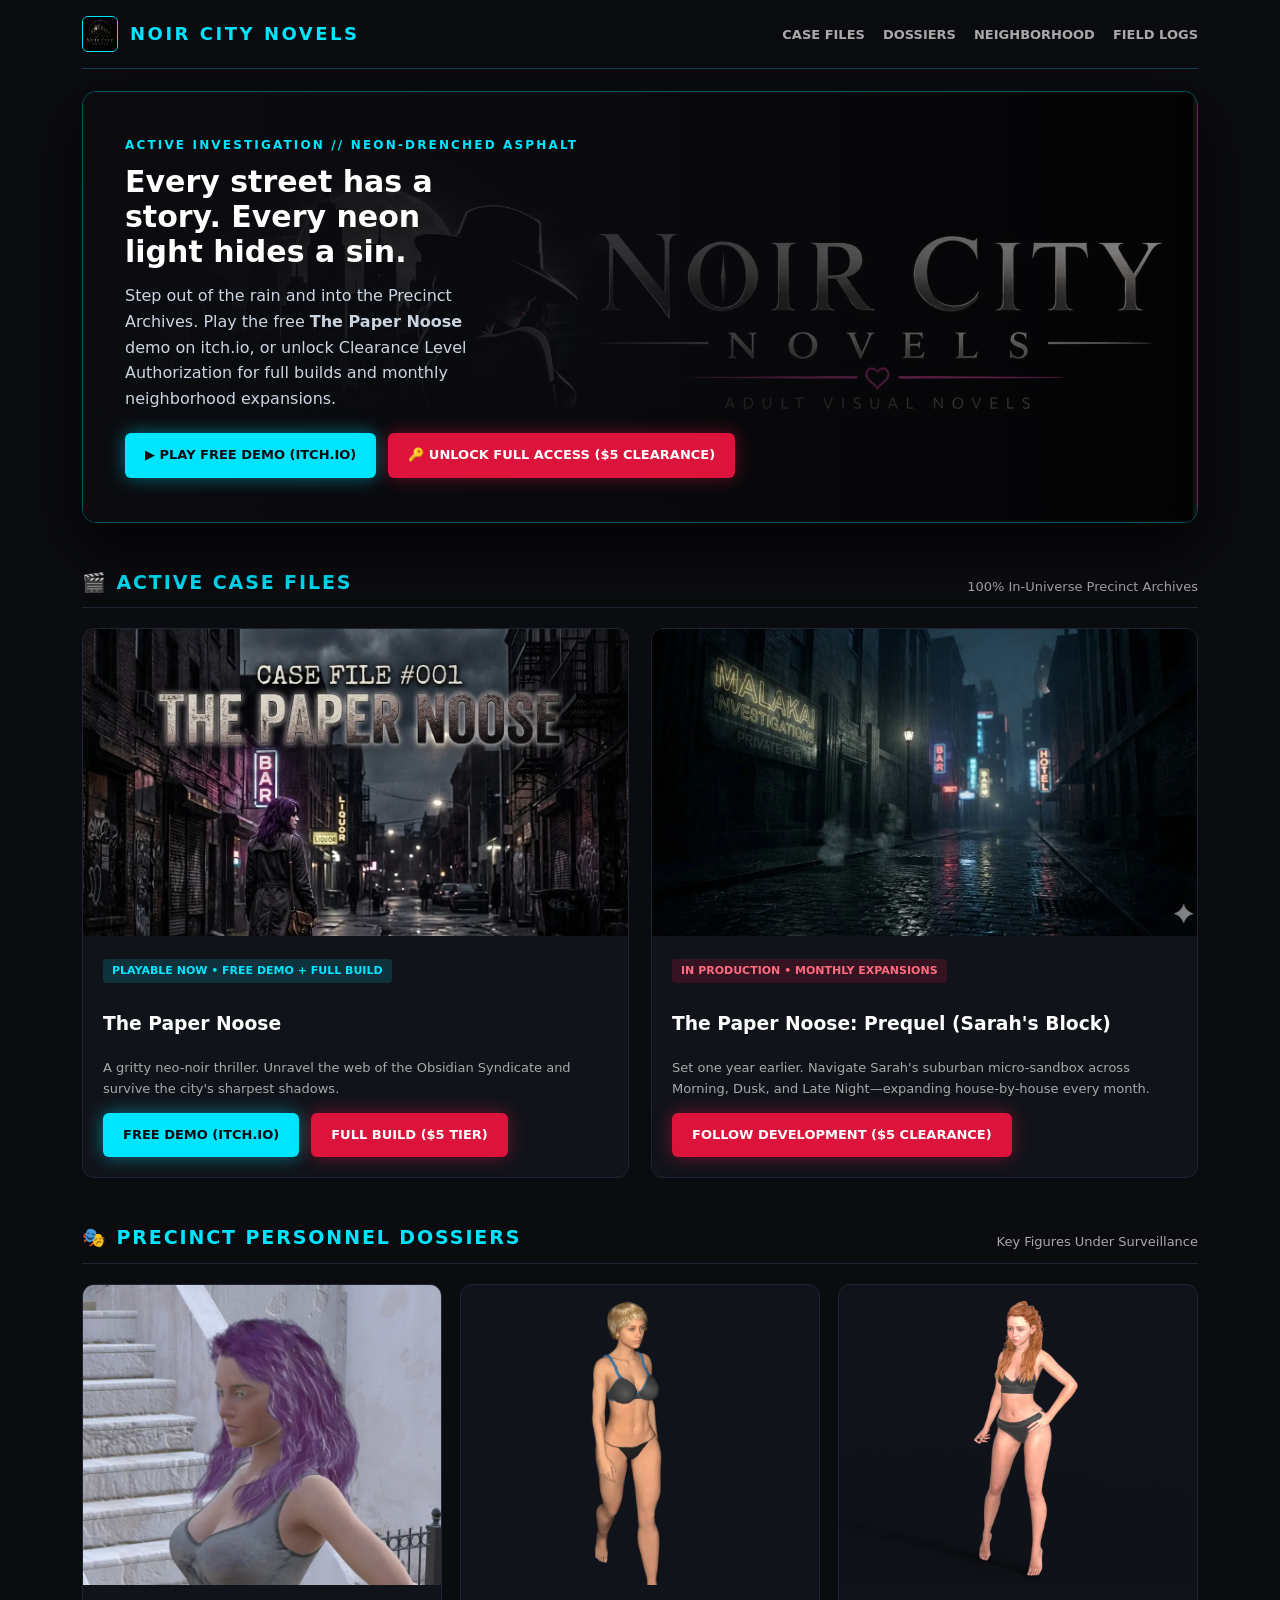
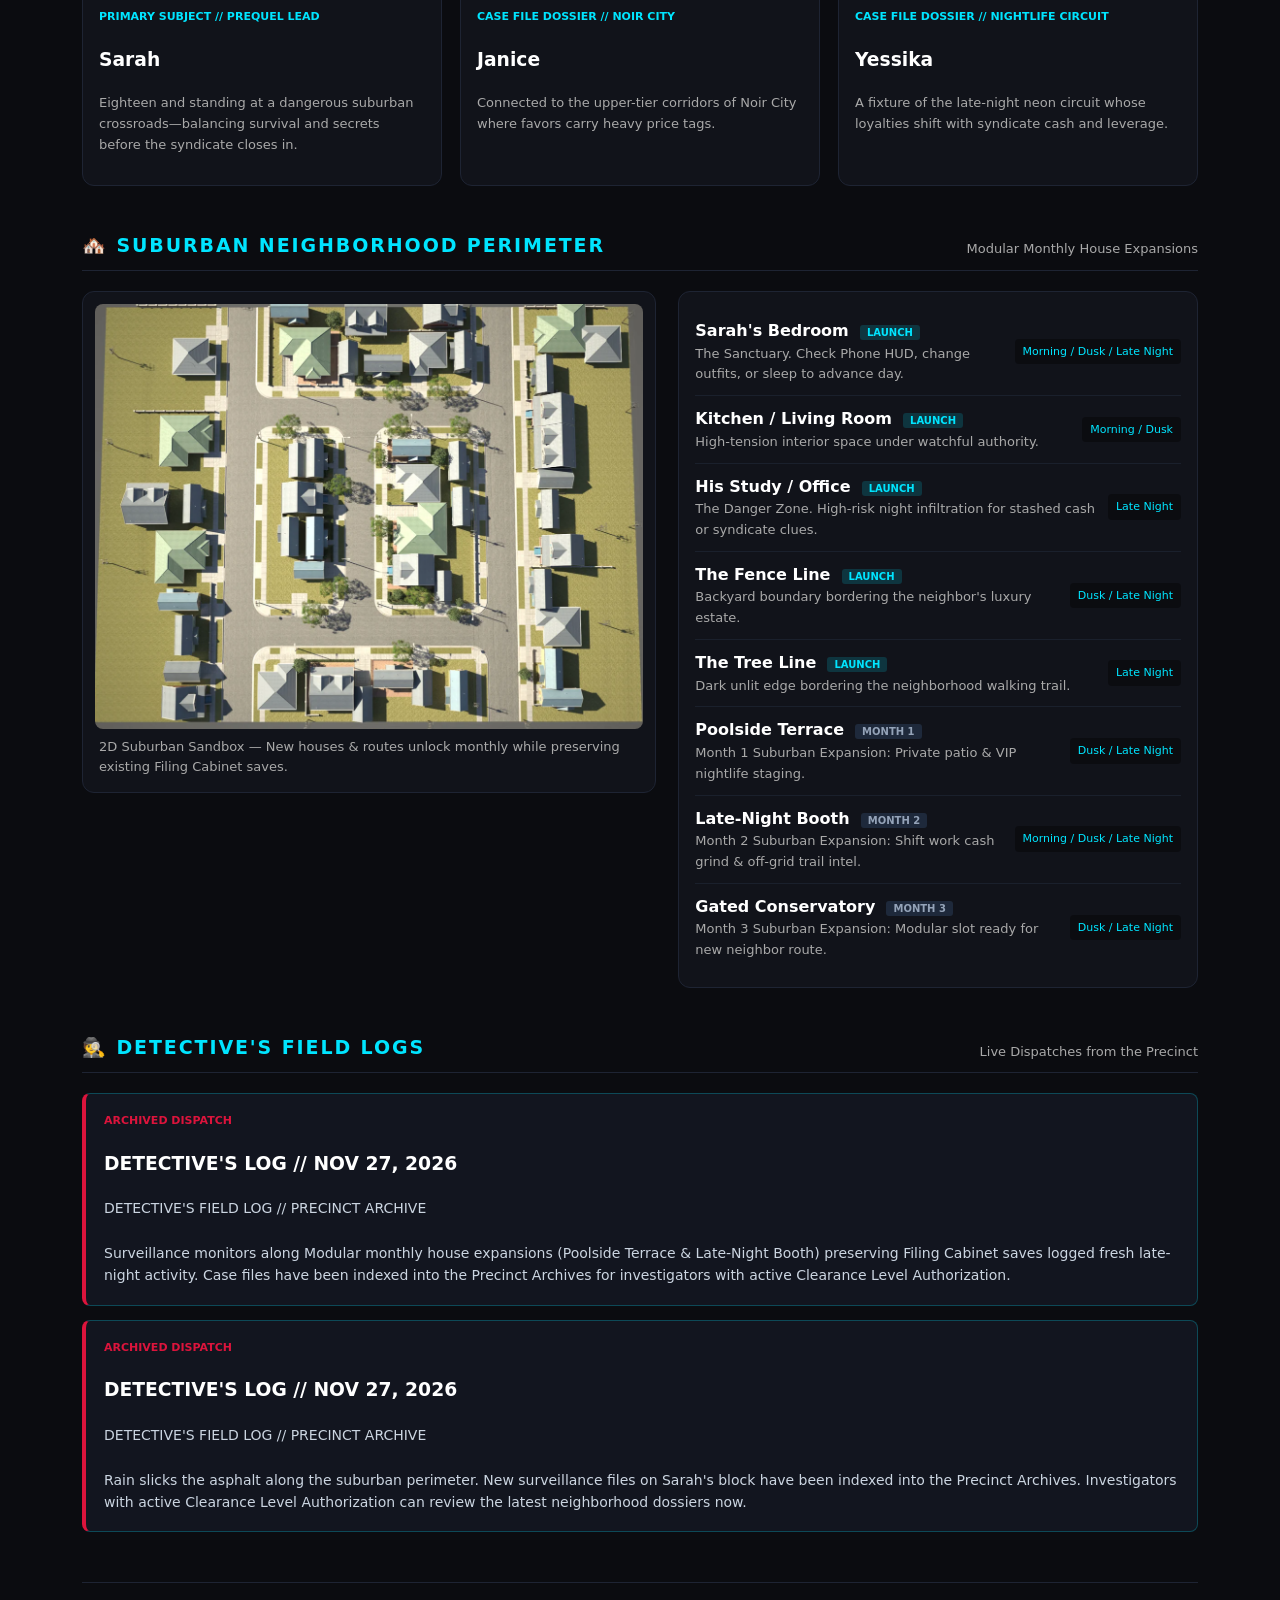
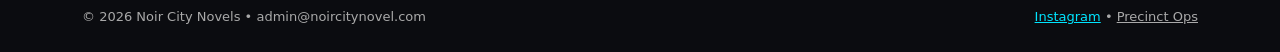
==== commit 19fe5976: "deploy: Neon-Drenched Asphalt storefront" ====
--- a/index.html
+++ b/index.html
@@ -1,3 +1,5 @@
 <!doctype html><html lang="en"><head><meta charset="utf-8"><meta name="viewport" content="width=device-width,initial-scale=1"><title>Noir City Novels | Neon-Noir Interactive Fiction</title><link rel="icon" href="/assets/logo-icon.webp" type="image/webp"><link rel="stylesheet" href="/assets/noir.css?v=2"></head><body><div class="wrap"><header><a class="brand" href="#"><img src="/assets/logo-icon.webp"><span>NOIR CITY NOVELS</span></a><nav><a href="#cases">Case Files</a><a href="#roster">Dossiers</a><a href="#neighborhood">Neighborhood</a><a href="#logs">Field Logs</a></nav></header><section class="hero"><img class="hero-bg" src="/assets/hero-banner.webp"><div class="hero-overlay"><div class="kicker">ACTIVE INVESTIGATION // NEON-DRENCHED ASPHALT</div><h1>Every street has a story. Every neon light hides a sin.</h1><p>Step out of the rain and into the Precinct Archives. Play the free <b>The Paper Noose</b> demo on itch.io, or unlock Clearance Level Authorization for full builds and monthly neighborhood expansions.</p><div class="cta-row"><a class="btn btn-cyan" href="https://noircitynovels.itch.io/" target="_blank" onclick="track('click_itch_demo')">▶ Play Free Demo (itch.io)</a><a class="btn btn-crimson" href="https://www.patreon.com/cw/NoirCityNovels" target="_blank" onclick="track('click_patreon_clearance')">🔑 Unlock Full Access ($5 Clearance)</a></div></div></section><section class="section" id="cases"><div class="sec-head"><h2>🎬 Active Case Files</h2><span class="muted">100% In-Universe Precinct Archives</span></div><div class="showcase"><div class="game-card"><img src="/assets/paper-noose-cover.webp"><div class="game-body"><div><span class="pill pill-live">Playable Now • Free Demo + Full Build</span><h3>The Paper Noose</h3><p class="muted">A gritty neo-noir thriller. Unravel the web of the Obsidian Syndicate and survive the city's sharpest shadows.</p></div><div class="cta-row"><a class="btn btn-cyan" href="https://noircitynovels.itch.io/" target="_blank" onclick="track('click_itch_demo')">Free Demo (itch.io)</a><a class="btn btn-crimson" href="https://www.patreon.com/cw/NoirCityNovels" target="_blank" onclick="track('click_patreon_clearance')">Full Build ($5 Tier)</a></div></div></div><div class="game-card"><img src="/assets/promo-render.webp"><div class="game-body"><div><span class="pill pill-prequel">In Production • Monthly Expansions</span><h3>The Paper Noose: Prequel (Sarah's Block)</h3><p class="muted">Set one year earlier. Navigate Sarah's suburban micro-sandbox across Morning, Dusk, and Late Night—expanding house-by-house every month.</p></div><div class="cta-row"><a class="btn btn-crimson" href="https://www.patreon.com/cw/NoirCityNovels" target="_blank" onclick="track('click_patreon_clearance')">Follow Development ($5 Clearance)</a></div></div></div></div></section><section class="section" id="roster"><div class="sec-head"><h2>🎭 Precinct Personnel Dossiers</h2><span class="muted">Key Figures Under Surveillance</span></div><div class="roster"><div class="char-card"><img src="/assets/sarah-portrait.webp"><div class="char-info"><div class="char-role">Primary Subject // Prequel Lead</div><h3>Sarah</h3><p class="muted">Eighteen and standing at a dangerous suburban crossroads—balancing survival and secrets before the syndicate closes in.</p></div></div><div class="char-card"><img src="/assets/janice.webp"><div class="char-info"><div class="char-role">Case File Dossier // Noir City</div><h3>Janice</h3><p class="muted">Connected to the upper-tier corridors of Noir City where favors carry heavy price tags.</p></div></div><div class="char-card"><img src="/assets/yessika.webp"><div class="char-info"><div class="char-role">Case File Dossier // Nightlife Circuit</div><h3>Yessika</h3><p class="muted">A fixture of the late-night neon circuit whose loyalties shift with syndicate cash and leverage.</p></div></div></div></section><section class="section" id="neighborhood"><div class="sec-head"><h2>🏘️ Suburban Neighborhood Perimeter</h2><span class="muted">Modular Monthly House Expansions</span></div><div class="map-grid"><div class="map-frame"><img src="/assets/neighborhood-map.png"><div class="muted" style="padding:8px 4px 2px">2D Suburban Sandbox — New houses &amp; routes unlock monthly while preserving existing Filing Cabinet saves.</div></div><div class="loc-list"><div class='loc-row'><div><b>Sarah's Bedroom</b> <span class='tag tag-live'>LAUNCH</span><div class='muted'>The Sanctuary. Check Phone HUD, change outfits, or sleep to advance day.</div></div><div class='slot-pill'>Morning / Dusk / Late Night</div></div><div class='loc-row'><div><b>Kitchen / Living Room</b> <span class='tag tag-live'>LAUNCH</span><div class='muted'>High-tension interior space under watchful authority.</div></div><div class='slot-pill'>Morning / Dusk</div></div><div class='loc-row'><div><b>His Study / Office</b> <span class='tag tag-live'>LAUNCH</span><div class='muted'>The Danger Zone. High-risk night infiltration for stashed cash or syndicate clues.</div></div><div class='slot-pill'>Late Night</div></div><div class='loc-row'><div><b>The Fence Line</b> <span class='tag tag-live'>LAUNCH</span><div class='muted'>Backyard boundary bordering the neighbor's luxury estate.</div></div><div class='slot-pill'>Dusk / Late Night</div></div><div class='loc-row'><div><b>The Tree Line</b> <span class='tag tag-live'>LAUNCH</span><div class='muted'>Dark unlit edge bordering the neighborhood walking trail.</div></div><div class='slot-pill'>Late Night</div></div><div class='loc-row'><div><b>Poolside Terrace</b> <span class='tag '>MONTH 1</span><div class='muted'>Month 1 Suburban Expansion: Private patio & VIP nightlife staging.</div></div><div class='slot-pill'>Dusk / Late Night</div></div><div class='loc-row'><div><b>Late-Night Booth</b> <span class='tag '>MONTH 2</span><div class='muted'>Month 2 Suburban Expansion: Shift work cash grind & off-grid trail intel.</div></div><div class='slot-pill'>Morning / Dusk / Late Night</div></div><div class='loc-row'><div><b>Gated Conservatory</b> <span class='tag '>MONTH 3</span><div class='muted'>Month 3 Suburban Expansion: Modular slot ready for new neighbor route.</div></div><div class='slot-pill'>Dusk / Late Night</div></div></div></div></section><section class="section" id="logs"><div class="sec-head"><h2>🕵️ Detective's Field Logs</h2><span class="muted">Live Dispatches from the Precinct</span></div><article class='log-card'><div class='log-badge'>ARCHIVED DISPATCH</div><h3>DETECTIVE'S LOG // NOV 27, 2026</h3><pre>DETECTIVE'S FIELD LOG // PRECINCT ARCHIVE
 
+Surveillance monitors along Modular monthly house expansions (Poolside Terrace & Late-Night Booth) preserving Filing Cabinet saves logged fresh late-night activity. Case files have been indexed into the Precinct Archives for investigators with active Clearance Level Authorization.</pre></article><article class='log-card'><div class='log-badge'>ARCHIVED DISPATCH</div><h3>DETECTIVE'S LOG // NOV 27, 2026</h3><pre>DETECTIVE'S FIELD LOG // PRECINCT ARCHIVE
+
 Rain slicks the asphalt along the suburban perimeter. New surveillance files on Sarah's block have been indexed into the Precinct Archives. Investigators with active Clearance Level Authorization can review the latest neighborhood dossiers now.</pre></article></section><footer><span>© 2026 Noir City Novels • admin@noircitynovel.com</span><span><a href="https://www.instagram.com/noircitynovels/" target="_blank" style="color:var(--cyan)">Instagram</a> • <a href="/precinct/" style="color:var(--muted)">Precinct Ops</a></span></footer></div><script>function track(e){if(typeof gtag==="function")gtag("event",e);try{navigator.sendBeacon("https://translator-scoring-retirement-parade.trycloudflare.com/api/ncn/telemetry",new Blob([JSON.stringify({game:"website",event:e,meta:{}})],{type:"application/json"}));}catch(x){}}</script></body></html>
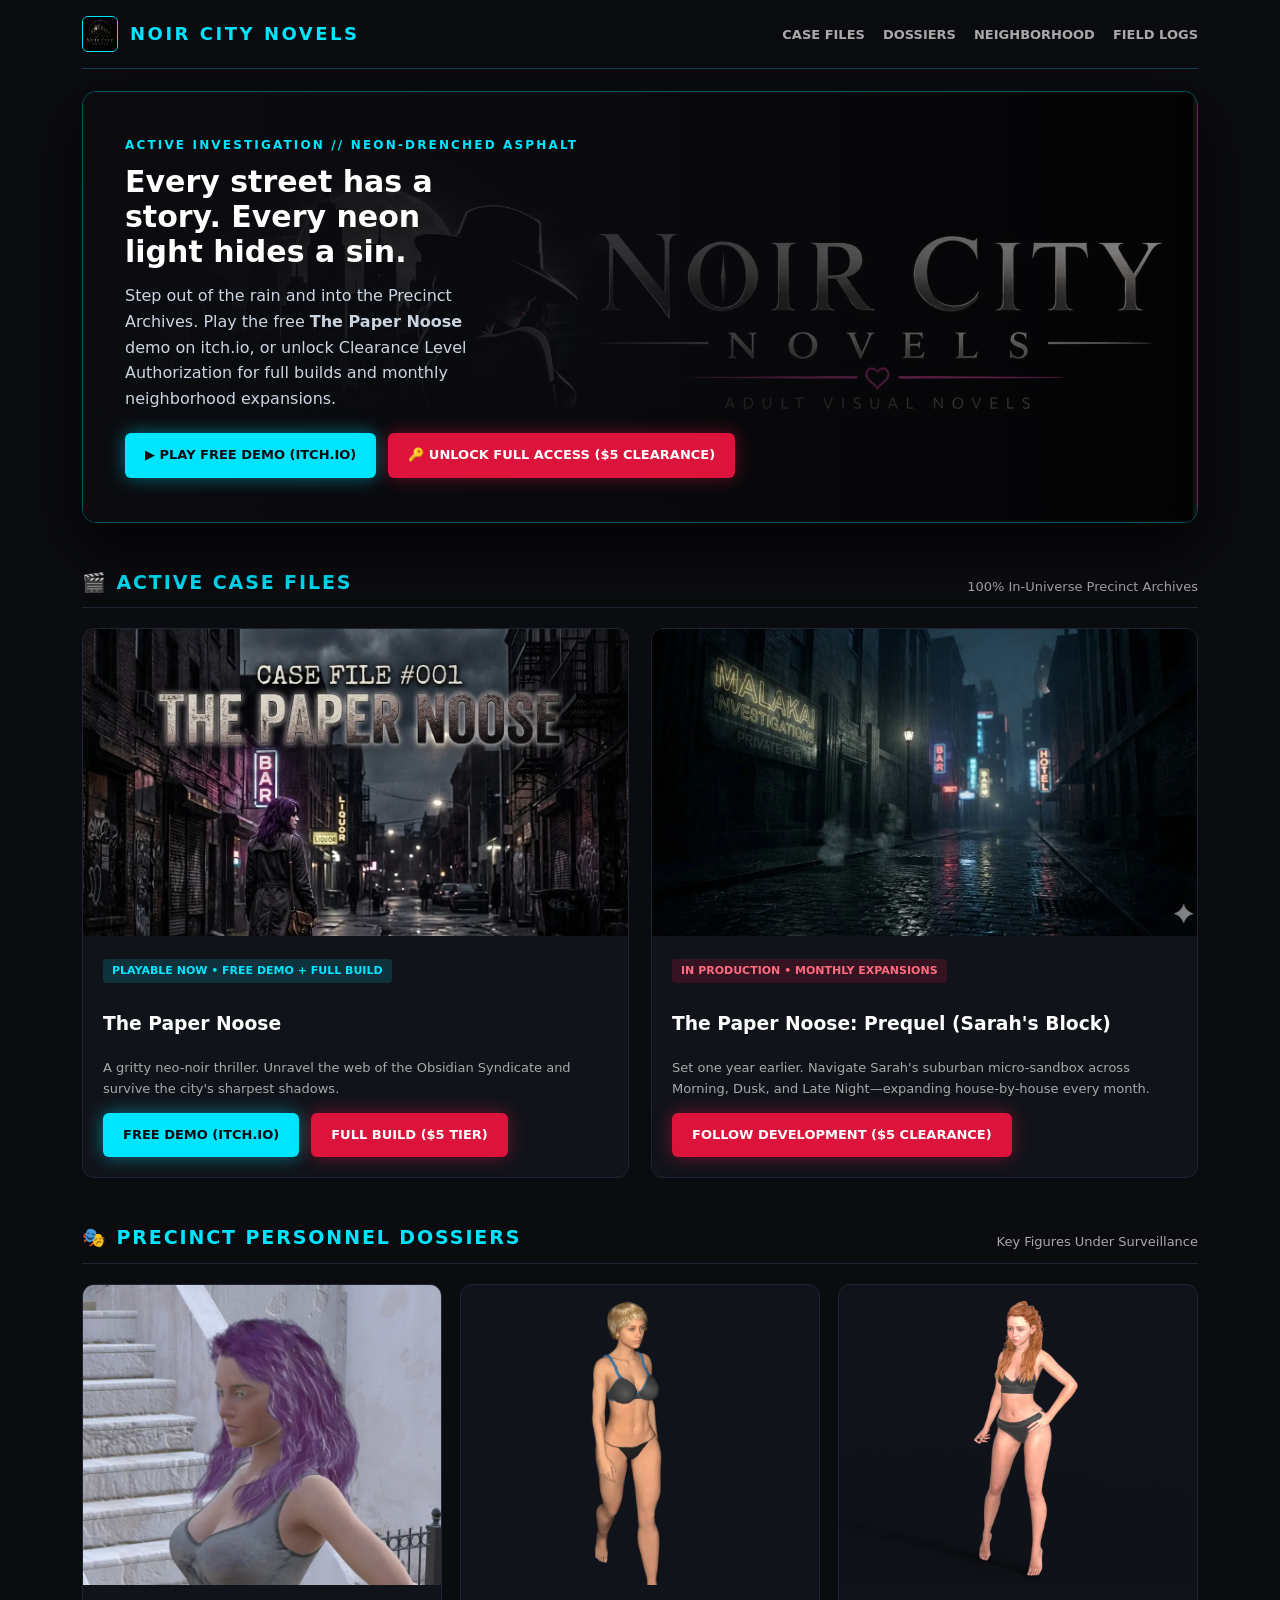
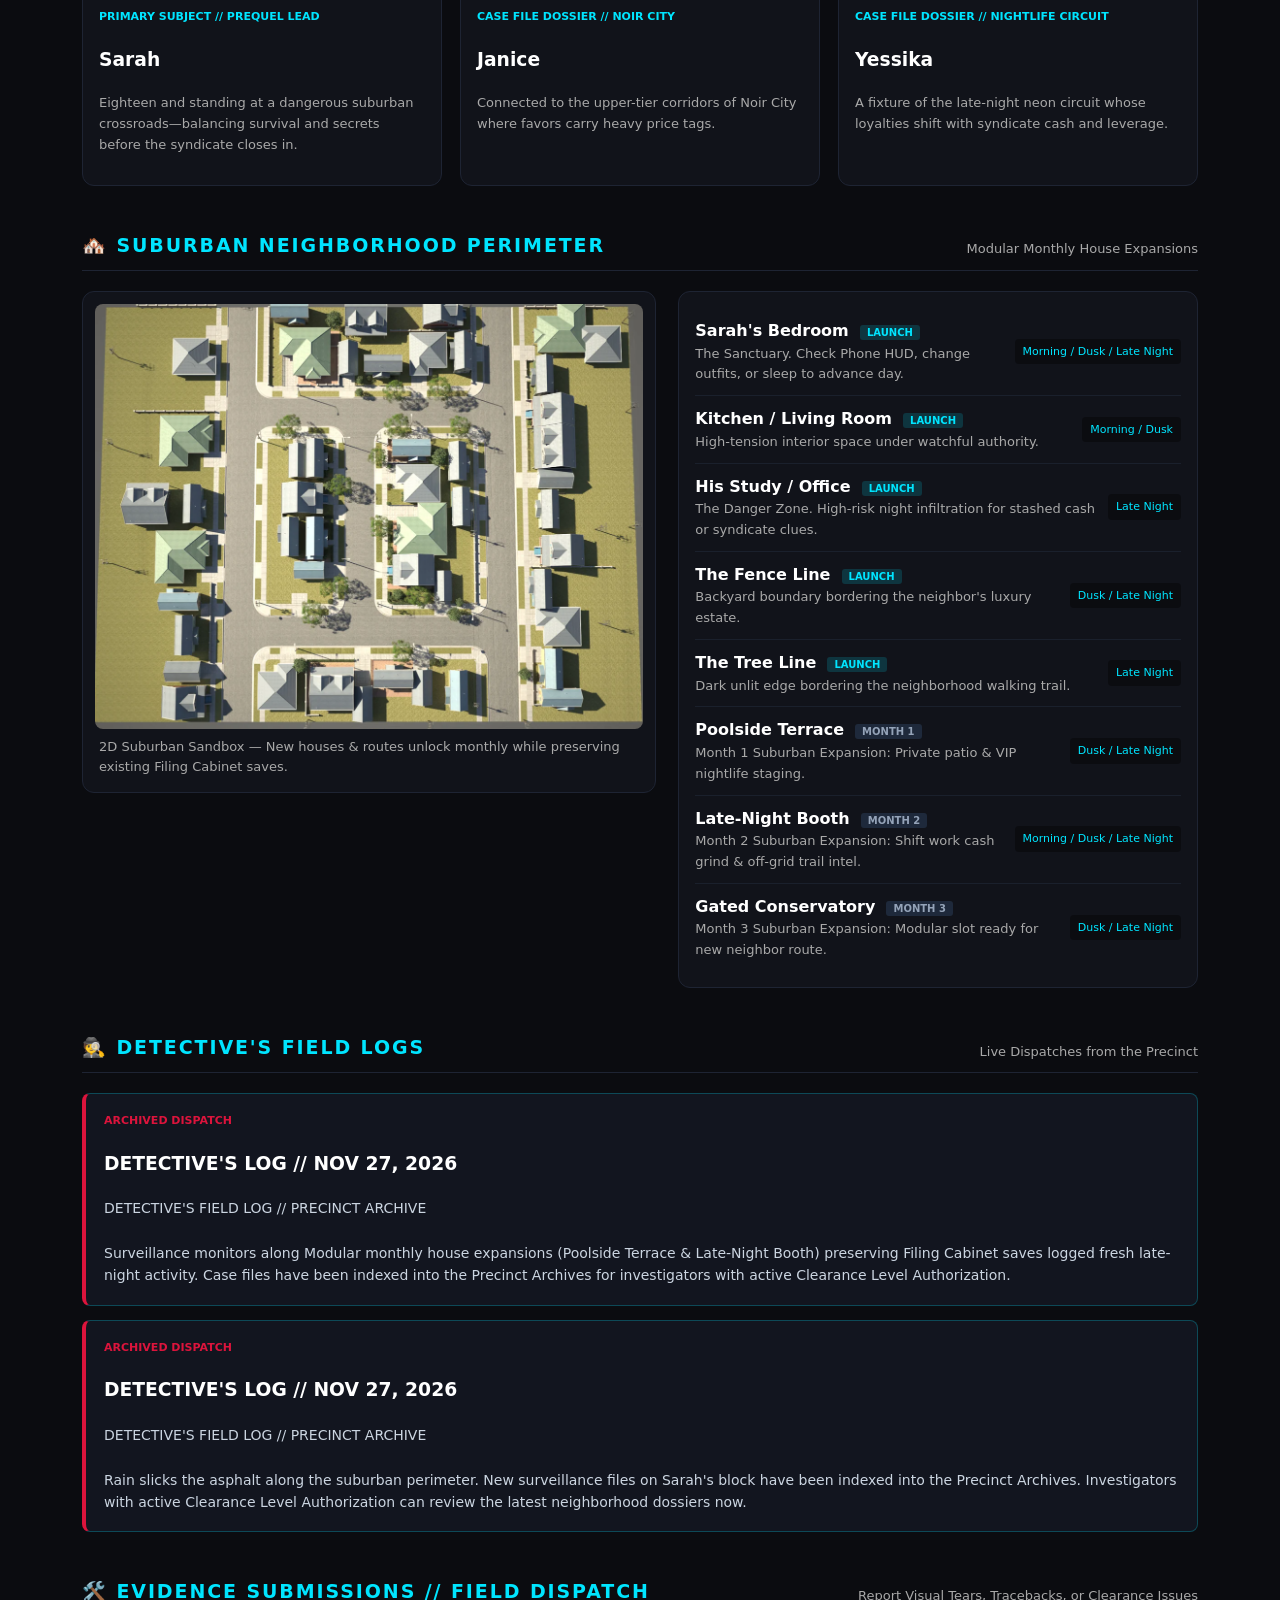
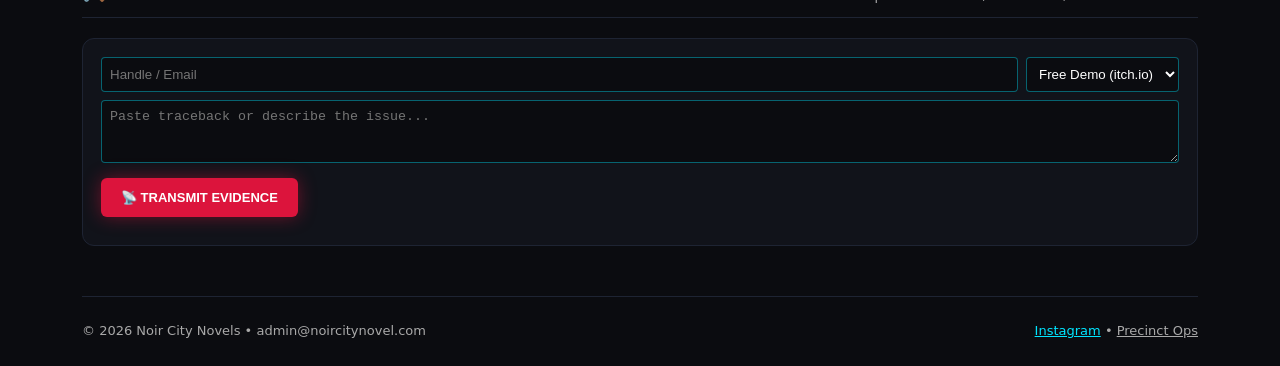
==== commit 243c253b: "deploy: Neon-Drenched Asphalt storefront" ====
--- a/index.html
+++ b/index.html
@@ -2,4 +2,4 @@
 
 Surveillance monitors along Modular monthly house expansions (Poolside Terrace & Late-Night Booth) preserving Filing Cabinet saves logged fresh late-night activity. Case files have been indexed into the Precinct Archives for investigators with active Clearance Level Authorization.</pre></article><article class='log-card'><div class='log-badge'>ARCHIVED DISPATCH</div><h3>DETECTIVE'S LOG // NOV 27, 2026</h3><pre>DETECTIVE'S FIELD LOG // PRECINCT ARCHIVE
 
-Rain slicks the asphalt along the suburban perimeter. New surveillance files on Sarah's block have been indexed into the Precinct Archives. Investigators with active Clearance Level Authorization can review the latest neighborhood dossiers now.</pre></article></section><footer><span>© 2026 Noir City Novels • admin@noircitynovel.com</span><span><a href="https://www.instagram.com/noircitynovels/" target="_blank" style="color:var(--cyan)">Instagram</a> • <a href="/precinct/" style="color:var(--muted)">Precinct Ops</a></span></footer></div><script>function track(e){if(typeof gtag==="function")gtag("event",e);try{navigator.sendBeacon("https://translator-scoring-retirement-parade.trycloudflare.com/api/ncn/telemetry",new Blob([JSON.stringify({game:"website",event:e,meta:{}})],{type:"application/json"}));}catch(x){}}</script></body></html>+Rain slicks the asphalt along the suburban perimeter. New surveillance files on Sarah's block have been indexed into the Precinct Archives. Investigators with active Clearance Level Authorization can review the latest neighborhood dossiers now.</pre></article></section><section class="section" id="evidence"><div class="sec-head"><h2>🛠️ Evidence Submissions // Field Dispatch</h2><span class="muted">Report Visual Tears, Tracebacks, or Clearance Issues</span></div><div class="game-card" style="display:block;padding:18px"><div style="display:flex;gap:8px;margin-bottom:8px"><input id="evUser" placeholder="Handle / Email" style="flex:1;background:#0B0C10;border:1px solid #00E5FF66;color:#fff;padding:8px;border-radius:4px"><select id="evBuild" style="background:#0B0C10;border:1px solid #00E5FF66;color:#fff;padding:8px;border-radius:4px"><option>Free Demo (itch.io)</option><option>$5 Clearance Build</option></select></div><textarea id="evMsg" rows="3" placeholder="Paste traceback or describe the issue..." style="width:100%;box-sizing:border-box;background:#0B0C10;border:1px solid #00E5FF66;color:#fff;padding:8px;border-radius:4px"></textarea><button id="evBtn" onclick="sendEv()" class="btn btn-crimson" style="margin-top:8px;border:none;cursor:pointer">📡 Transmit Evidence</button><div id="evOut" style="margin-top:10px;color:#00E5FF;font-size:13px"></div></div></section><footer><span>© 2026 Noir City Novels • admin@noircitynovel.com</span><span><a href="https://www.instagram.com/noircitynovels/" target="_blank" style="color:var(--cyan)">Instagram</a> • <a href="/precinct/" style="color:var(--muted)">Precinct Ops</a></span></footer></div><script>function track(e){if(typeof gtag==="function")gtag("event",e);try{navigator.sendBeacon("https://translator-scoring-retirement-parade.trycloudflare.com/api/ncn/telemetry",new Blob([JSON.stringify({game:"website",event:e,meta:{}})],{type:"application/json"}));}catch(x){}}async function sendEv(){const b=document.getElementById("evBtn");b.disabled=true;b.textContent="Transmitting...";try{const r=await(await fetch("https://translator-scoring-retirement-parade.trycloudflare.com/api/ncn/support",{method:"POST",headers:{"Content-Type":"application/json"},body:JSON.stringify({player:document.getElementById("evUser").value,build_ver:document.getElementById("evBuild").value,message:document.getElementById("evMsg").value})})).json();document.getElementById("evOut").textContent=r.reply||"Filed!";document.getElementById("evMsg").value="";}catch(e){document.getElementById("evOut").textContent="Dispatch offline—try again shortly.";}b.disabled=false;b.textContent="📡 Transmit Evidence";}</script></body></html>
